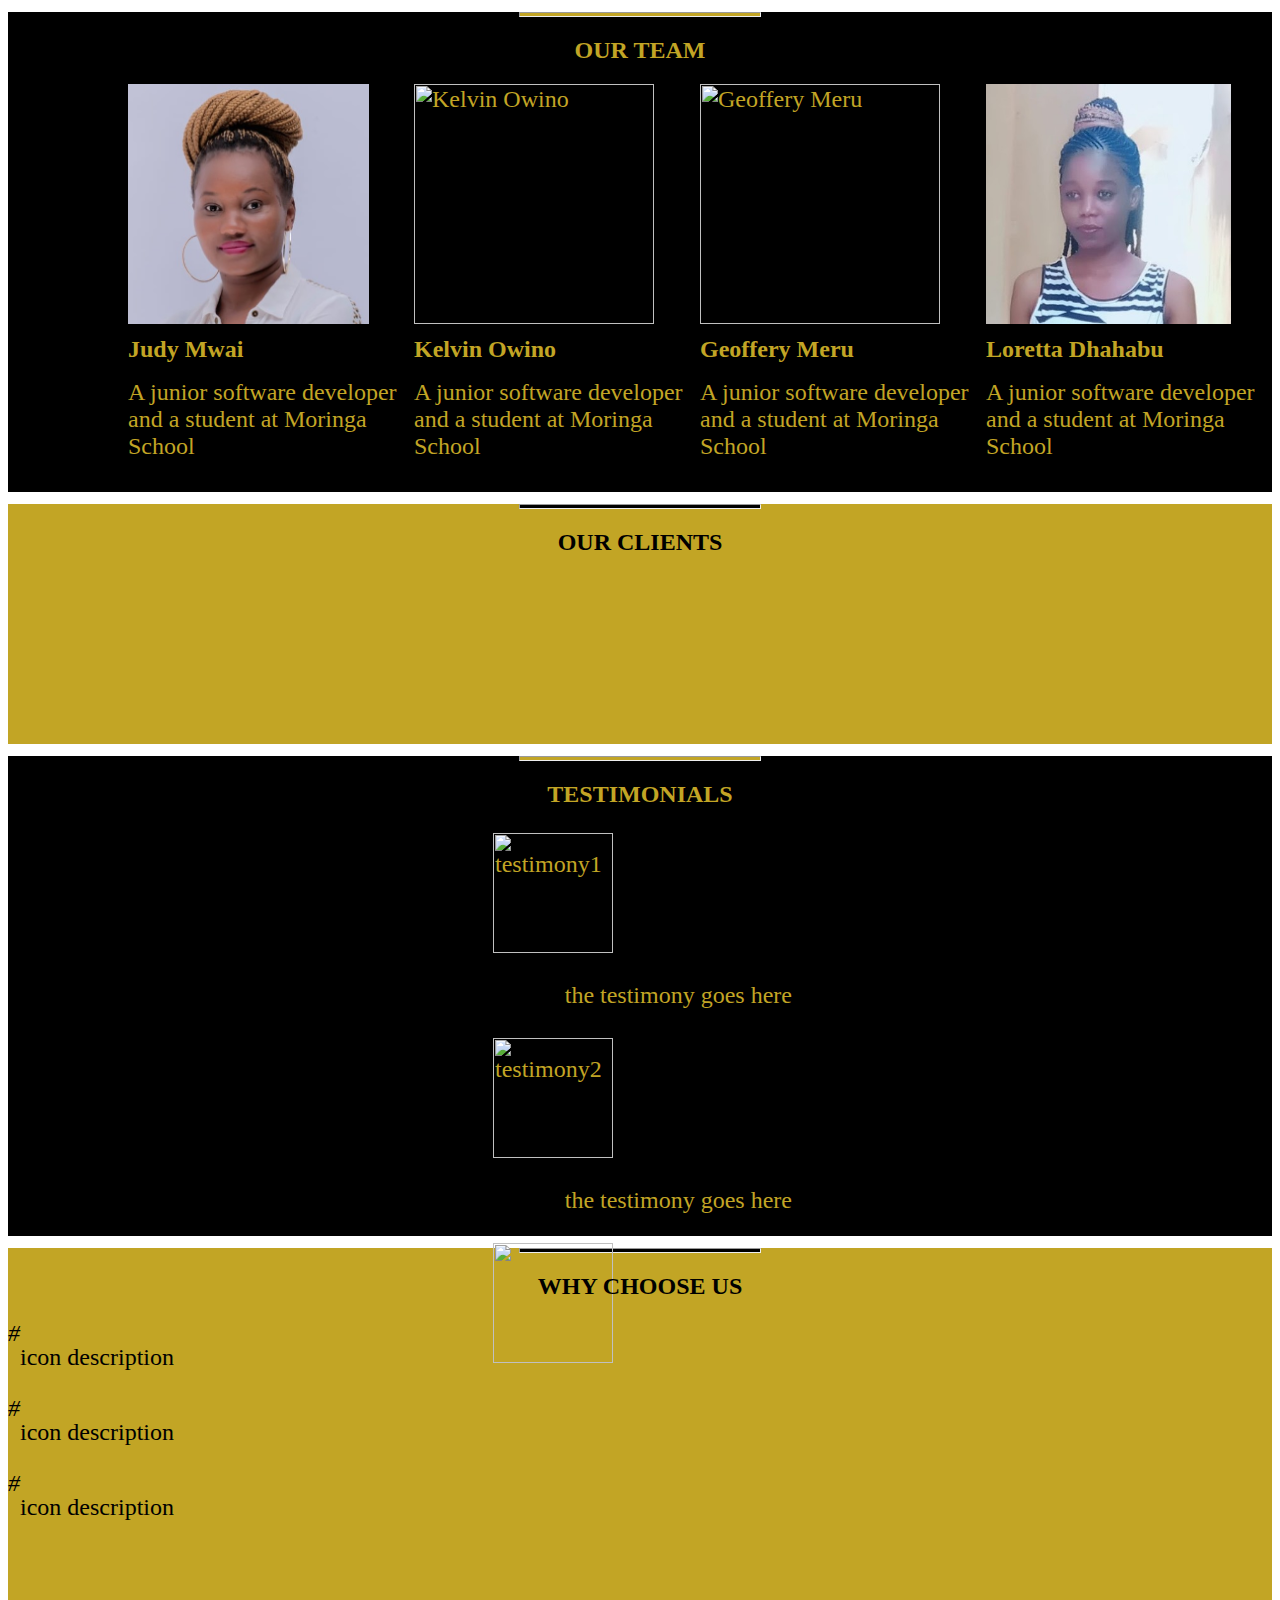
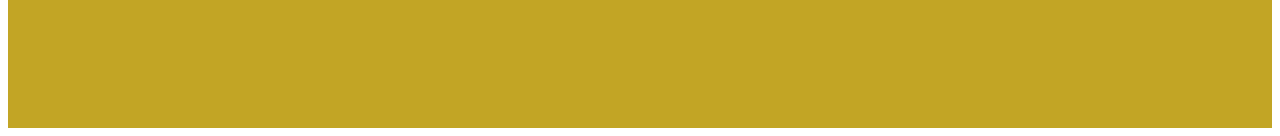
==== aboutUs.html @ 26ee94af "about us page" ====
<html lang="en">
<head>
    <meta charset="UTF-8">
    <meta http-equiv="X-UA-Compatible" content="IE=edge">
    <meta name="viewport" content="width=device-width, initial-scale=1.0">
    <title>About Us</title>
    <link rel="stylesheet" type="text/css" href="/assets/css/aboutUs.css">
</head>
<body>
    <!--Our team section starts-->
    <section class="one">
        <div id="ourTeam">
            <hr id="fisrt">
            <h2 id="team">OUR TEAM</h2>
        </div>
        <div id="teamImages">
            <div class="desc">
            <img src="./assets/aboutUs_images/judy.jpeg" alt="Judy Mwai">
                <h5 id="name">Judy Mwai</h5>
             <p id="par">A junior software developer and a student at Moringa School</p>
            </div>
            <div class="desc">
                <img src="#" alt="Kelvin Owino">
                <h5 id="name">Kelvin Owino</h5>
                <p id="par">A junior software developer and a student at Moringa School</p>
            </div>
            <div class="desc">
                <img src="#" alt="Geoffery Meru">
                <h5 id="name">Geoffery Meru</h5>
                <p id="par">A junior software developer and a student at Moringa School</p>
            </div>
            <div class="desc">
                <img src="./assets/aboutUs_images/dhahabu.jpg" alt="Loretta Dhahabu">
                <h5 id="name">Loretta Dhahabu</h5>
                <p id="par">A junior software developer and a student at Moringa School</p>
            </div>
        </div>
    </section>
    <!--our clients section starts-->
    <section class="two">
        <hr id="second">
        <h2 id="client">OUR CLIENTS</h2>
    </section>
    <!--Testimonial section starts here-->
    <section class="three">
        <hr id="third">
        <h2 id="testimony">TESTIMONIALS</h2>
      <div>
          <img src="#" alt="testimony1" id="testify">
          <p id="test">the testimony goes here</p>
      </div>  
      <div>
        <img src="#" alt="testimony2" id="testify">
        <p id="test">the testimony goes here</p>
    </div>  
    <div>
        <img src="#" alt="testimony3" id="testify">
        <p id="test">the testimony goes here</p>
    </div>  
    </section>
    <!--why choose us section starts-->
    <section class="four">
        <hr id="fourth">
        <h2 id="why">WHY CHOOSE US</h2>
        <div class="icons">
            <i>#</i>
            <p>icon description</p>
        </div>
        <div class="icons">
            <i>#</i>
            <p>icon description</p>
        </div>
        <div class="icons">
            <i>#</i>
            <p>icon description</p>
        </div>
    </section>
    
</body>
</html>
---- assets/css/aboutUs.css ----
*{
font-size: 24px;
}
.one{
    height: 20em;
    width: 100%;
    color: #c2a525;
    background-color: #000;
}
.two{
    height: 10em;
    width: 100%;
    color: #000;
    background-color: #c2a525;
}
.three{
    height: 20em;
    width: 100%;
    color: #c2a525;
    background-color: #000;
}
.four{
    height: 20em;
    width: 100%;
    color: #000;
    background-color: #c2a525;
}
#fisrt{
    width: 10em;
    height: 3;
    background-color: #c2a525;
}
#second{
    width: 10em;
    height: 3;
    background-color: #000;
}
#third{
    width: 10em;
    height: 3;
    background-color: #c2a525;
}
#fourth{
    width: 10em;
    height: 3;
    background-color: #000;
}
#team{
    color: #c2a525;
    text-align: center;
}
#client{
    color: #000;
    text-align: center;
}
#testimony{
    color: #c2a525;
    text-align: center;
}
#why{
    color: #000;
    text-align: center;
}
#teamImages{
    display: flex;
    margin-left: 5em;
}
.desc > img{
    height: 10em;
}
#name{
    text-align: left;
    margin-top: 0.5em;
}
#par{
    text-align: left;
    margin-top: -1em;
}
#test{
    float: right;
    margin-right: 20em;
}
#testify{
    height: 5em;
    padding: 5;
    margin-left: 20em;
}
.icons{
    display: flex;
}
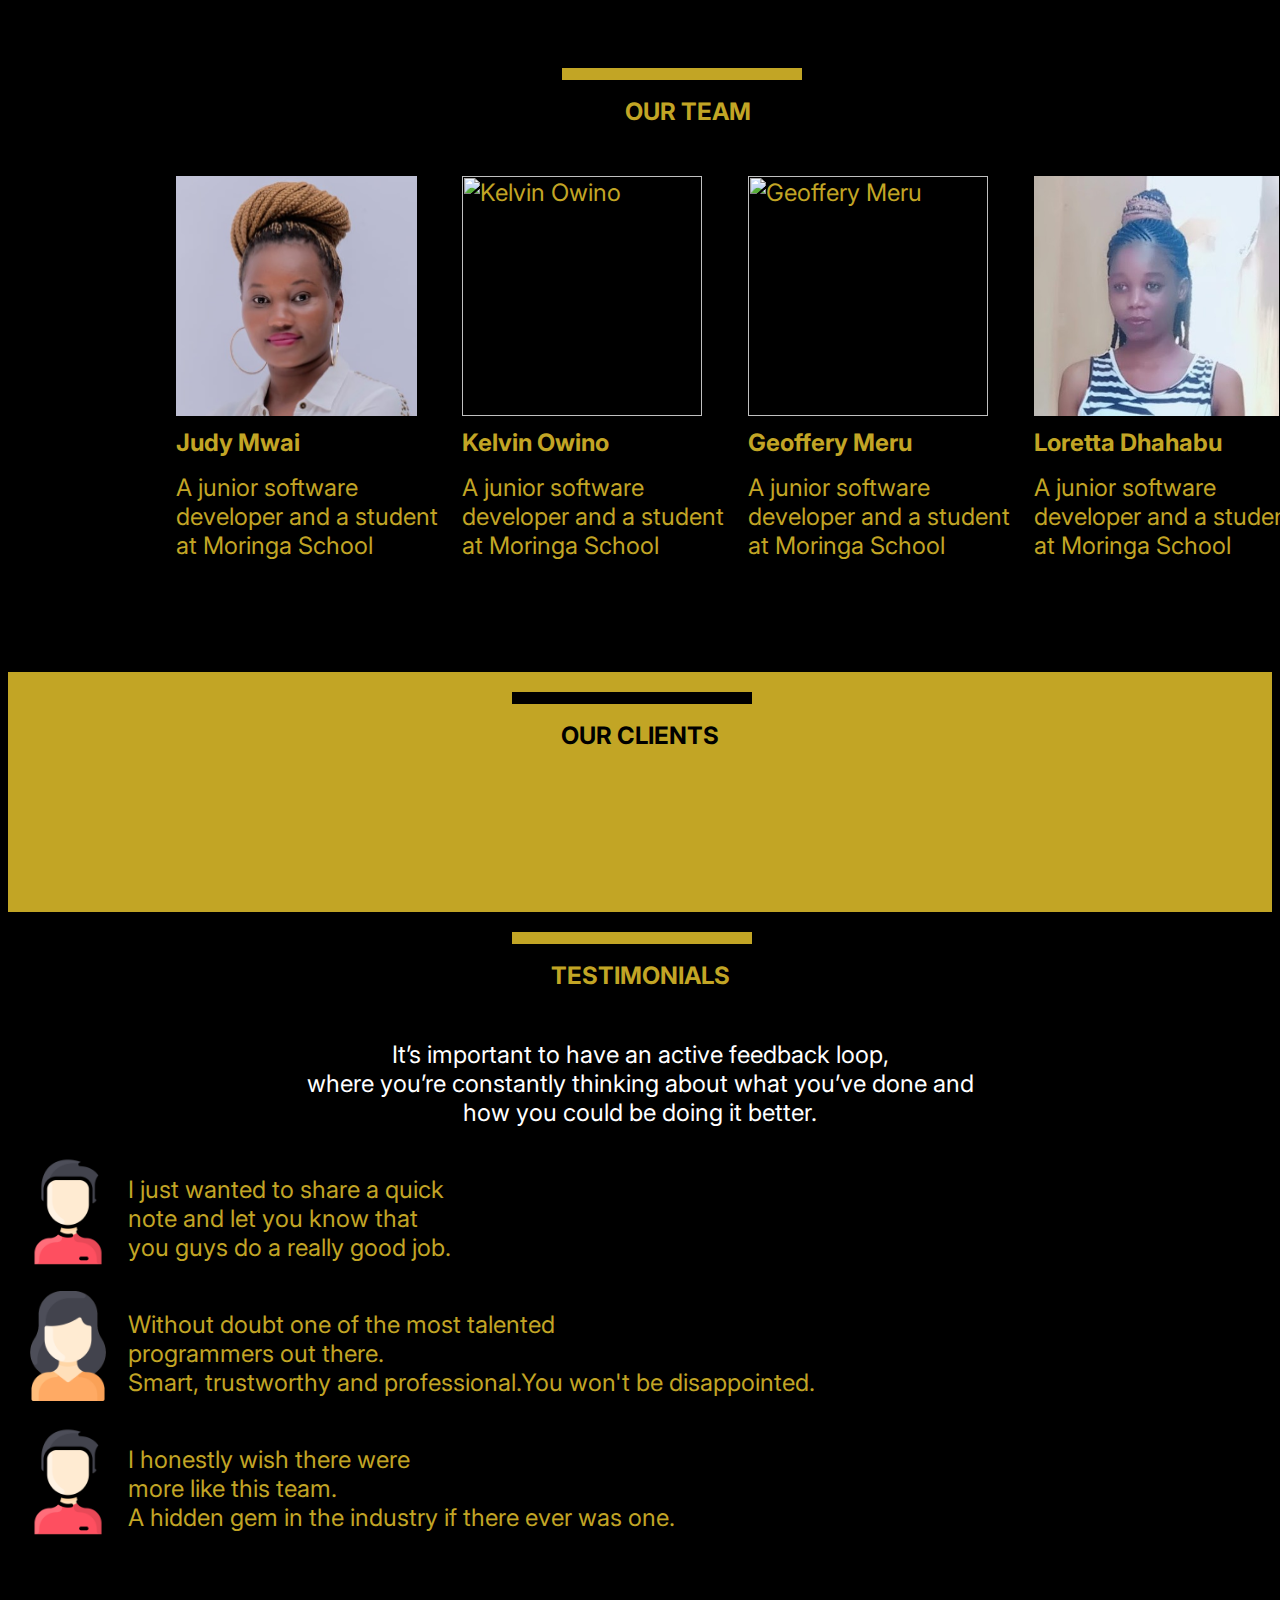
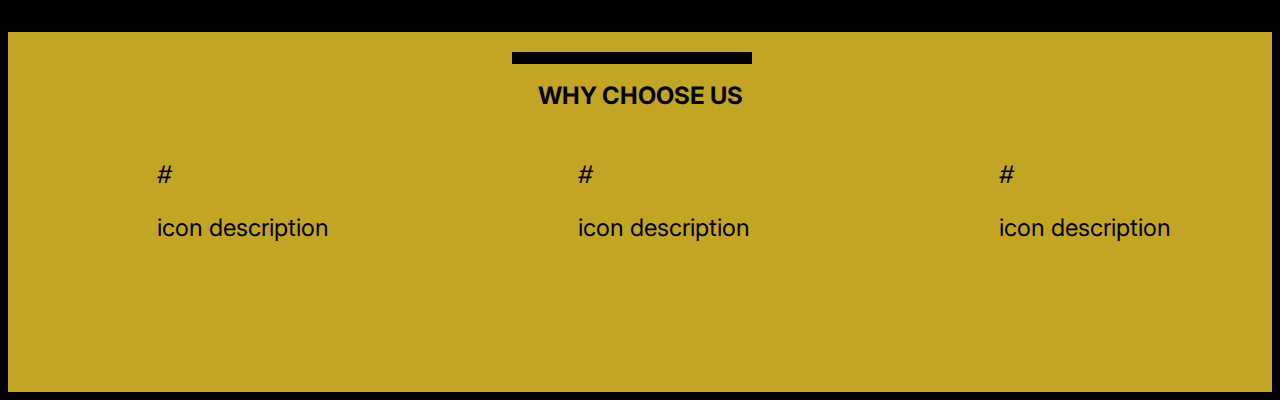
==== commit e6c4d8cb: "add changes to about us styling" ====
--- a/aboutUs.html
+++ b/aboutUs.html
@@ -5,12 +5,14 @@
     <meta name="viewport" content="width=device-width, initial-scale=1.0">
     <title>About Us</title>
     <link rel="stylesheet" type="text/css" href="/assets/css/aboutUs.css">
+    <link rel="preconnect" href="https://fonts.googleapis.com">
+<link rel="preconnect" href="https://fonts.gstatic.com" crossorigin>
+<link href="https://fonts.googleapis.com/css2?family=Inter:wght@100&display=swap" rel="stylesheet">
 </head>
 <body>
     <!--Our team section starts-->
     <section class="one">
-        <div id="ourTeam">
-            <hr id="fisrt">
+        <div id="ourTeam"><br>
             <h2 id="team">OUR TEAM</h2>
         </div>
         <div id="teamImages">
@@ -38,30 +40,34 @@
     </section>
     <!--our clients section starts-->
     <section class="two">
-        <hr id="second">
+        <div id="ourClients"><br>
         <h2 id="client">OUR CLIENTS</h2>
+        </div>
     </section>
     <!--Testimonial section starts here-->
     <section class="three">
-        <hr id="third">
+        <div id="testimonies"><br>
         <h2 id="testimony">TESTIMONIALS</h2>
-      <div>
-          <img src="#" alt="testimony1" id="testify">
-          <p id="test">the testimony goes here</p>
+        <p id="testPar">It’s important to have an active feedback loop,<br> where you’re constantly thinking about what you’ve done and <br> how you could be doing it better.</p>
+      <div class="img1">
+          <img src="/assets/aboutUs_images/man.png" alt="testimony1" id="testify">
+          <p id="test">I just wanted to share a quick <br> note and let you know that <br> you guys do a really good job.</p>
       </div>  
-      <div>
-        <img src="#" alt="testimony2" id="testify">
-        <p id="test">the testimony goes here</p>
+      <div class="img2">
+        <img src="/assets/aboutUs_images/woman.png" alt="testimony2" id="testify">
+        <p id="test">Without doubt one of the most talented <br> programmers out there. <br> Smart, trustworthy and professional.You won't be disappointed. </p>
     </div>  
-    <div>
-        <img src="#" alt="testimony3" id="testify">
-        <p id="test">the testimony goes here</p>
+    <div class="img3">
+        <img src="/assets/aboutUs_images/man.png" alt="testimony3" id="testify">
+        <p id="test">I honestly wish there were <br> more like this team. <br> A hidden gem in the industry if there ever was one.</p>
     </div>  
+        </div>
     </section>
     <!--why choose us section starts-->
     <section class="four">
-        <hr id="fourth">
+        <div id="us"><br>
         <h2 id="why">WHY CHOOSE US</h2>
+        <div class="allIcons">
         <div class="icons">
             <i>#</i>
             <p>icon description</p>
@@ -74,6 +80,8 @@
             <i>#</i>
             <p>icon description</p>
         </div>
+    </div>
+        </div>
     </section>
     
 </body>
--- a/assets/css/aboutUs.css
+++ b/assets/css/aboutUs.css
@@ -1,65 +1,47 @@
 *{
+    padding: 0;
 font-size: 24px;
+box-sizing: border-box;
+font-family: 'Inter',sans-serif;
 }
+body{
+    background-color: #000;
+}
+
+/*Our Team section styling*/
 .one{
-    height: 20em;
+    height: 24em;
     width: 100%;
     color: #c2a525;
     background-color: #000;
-}
-.two{
-    height: 10em;
-    width: 100%;
-    color: #000;
-    background-color: #c2a525;
-}
-.three{
-    height: 20em;
-    width: 100%;
-    color: #c2a525;
-    background-color: #000;
-}
-.four{
-    height: 20em;
-    width: 100%;
-    color: #000;
-    background-color: #c2a525;
+    margin: 2em;
+
 }
 #fisrt{
     width: 10em;
     height: 3;
     background-color: #c2a525;
 }
-#second{
-    width: 10em;
-    height: 3;
-    background-color: #000;
-}
-#third{
-    width: 10em;
-    height: 3;
-    background-color: #c2a525;
-}
-#fourth{
-    width: 10em;
-    height: 3;
-    background-color: #000;
-}
 #team{
     color: #c2a525;
     text-align: center;
+    margin-bottom: 50;
 }
-#client{
-    color: #000;
-    text-align: center;
+#ourTeam{
+    width: 100%;
+    display: flex;
+   justify-content: center;
+   flex-direction: column;
+   position: relative;
 }
-#testimony{
-    color: #c2a525;
-    text-align: center;
-}
-#why{
-    color: #000;
-    text-align: center;
+#ourTeam::before{
+    content: "";
+    background-color: #c2a525;
+    width: 10em;
+    height: .5em;
+    position: absolute;
+    left: 40%;
+    top: 20;
 }
 #teamImages{
     display: flex;
@@ -76,15 +58,115 @@
     text-align: left;
     margin-top: -1em;
 }
-#test{
-    float: right;
-    margin-right: 20em;
+/*Our Clients section styling*/
+.two{
+    height: 10em;
+    width: 100%;
+    color: #000;
+    background-color: #c2a525;
 }
+.two > #ourClients::before{
+    content: "";
+    background-color: #000;
+    width: 10em;
+    height: .5em;
+    position: absolute;
+    left: 40%;
+    margin-top: 20;
+}
+#second{
+    width: 10em;
+    height: 3;
+    background-color: #000;
+}
+
+#client{
+    color: #000;
+    text-align: center;
+    margin-bottom: 50;
+
+}
+
+/*Testimonials section styling*/
+.three{
+    height: 30em;
+    width: 100%;
+    color: #c2a525;
+    background-color: #000;
+}
+.three > #testimonies::before{
+    content: "";
+    background-color: #c2a525;
+    width: 10em;
+    height: .5em;
+    position: absolute;
+    left: 40%;
+    margin-top: 20;
+}
+.three > img{
+    display: inline;
+    justify-content: space-between;
+    margin-left: 5em;
+}
+.img1{
+    display: flex;
+}
+.img2{
+    display: flex;
+}
+.img3{
+    display: flex;
+}
+#third{
+    width: 10em;
+    height: 3;
+    background-color: #c2a525;
+}
+#testimony{
+    color: #c2a525;
+    text-align: center;
+    margin-bottom: 50;
+}
+#testPar{
+    text-align: center;
+    justify-content: center;
+    color: white;
+}
+
 #testify{
     height: 5em;
     padding: 5;
-    margin-left: 20em;
+    margin-left: em;
 }
-.icons{
+/*Why choose us section styling*/
+.four{
+    height: 15em;
+    width: 100%;
+    color: #000;
+    background-color: #c2a525;
+}
+.four > #us::before{
+    content: "";
+    background-color: #000;
+    width: 10em;
+    height: .5em;
+    position: absolute;
+    left: 40%;
+    margin-top: 20;
+}
+#fourth{
+    width: 10em;
+    height: 3;
+    background-color: #000;
+}
+#why{
+    color: #000;
+    text-align: center;
+    margin-bottom: 50;
+}
+.allIcons{
     display: flex;
+    width: 100%;
+    justify-content: space-around;
+    margin: 2em 1em;
 }
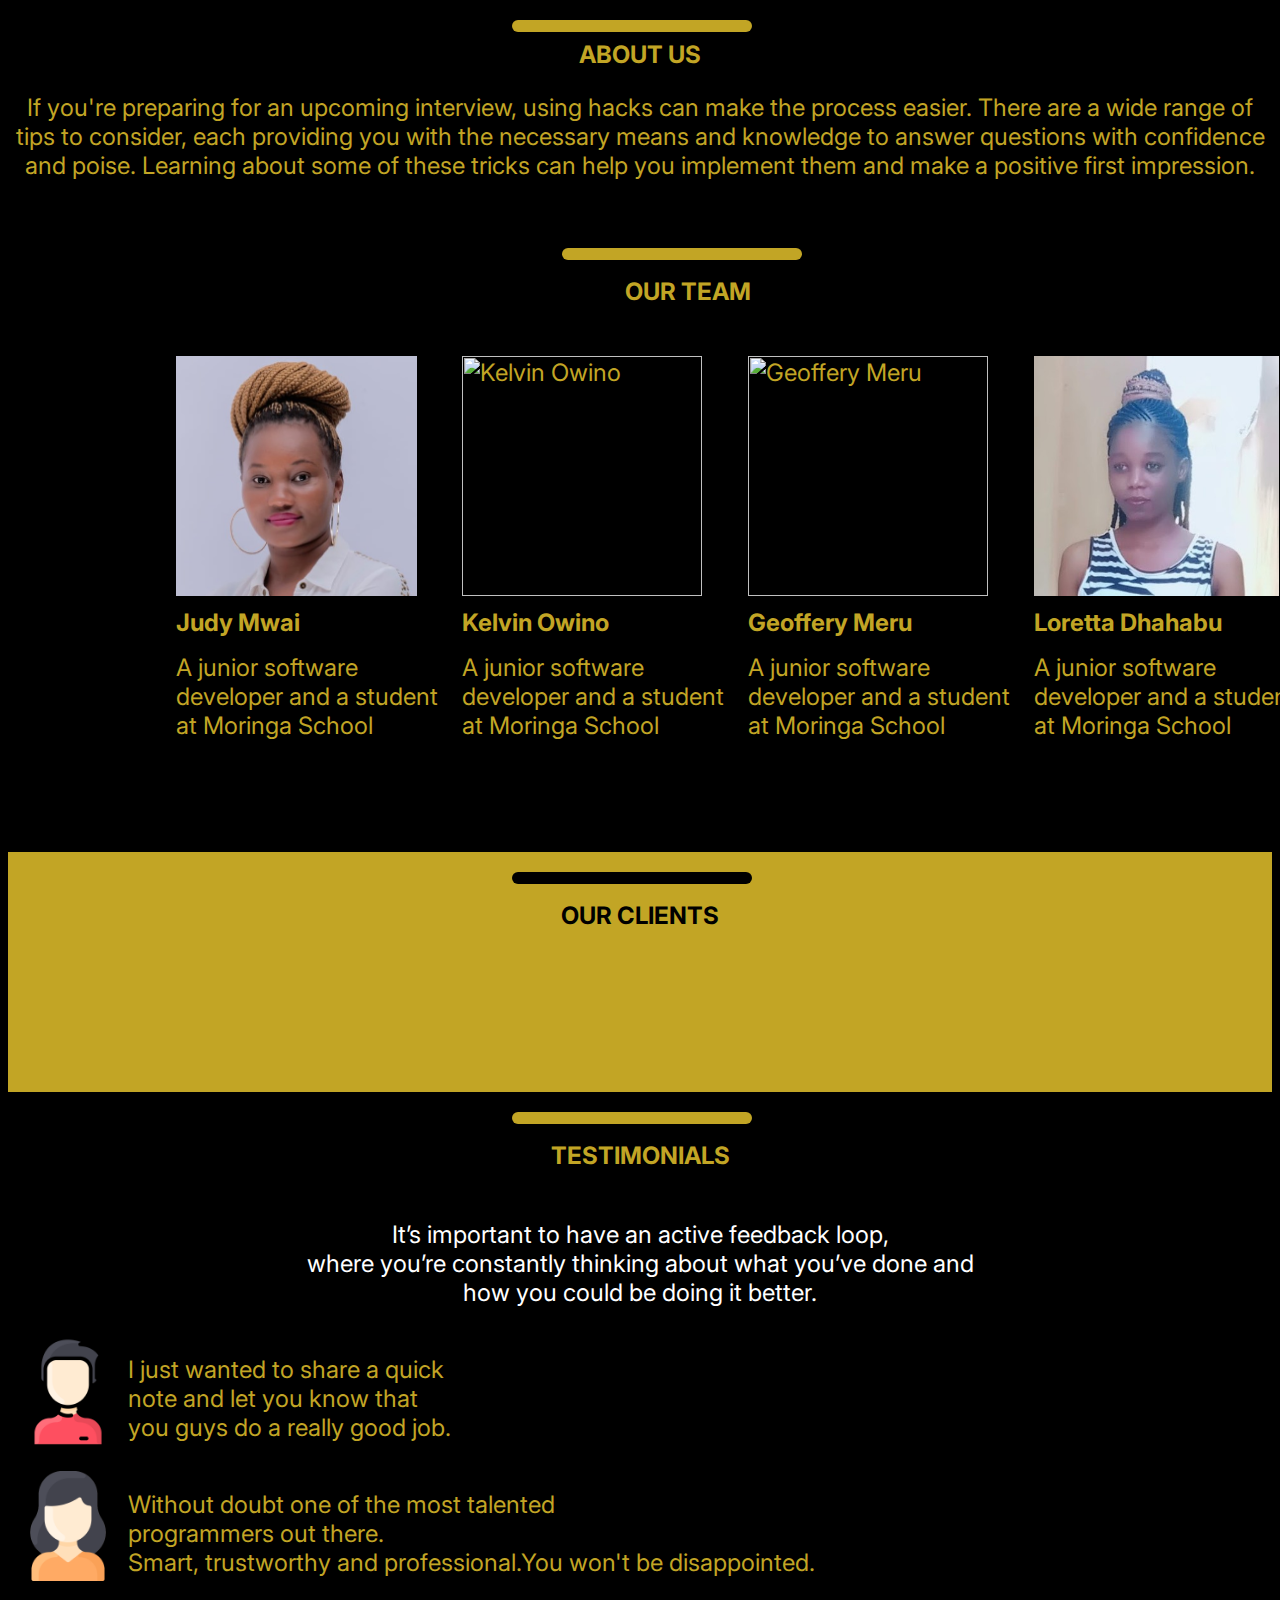
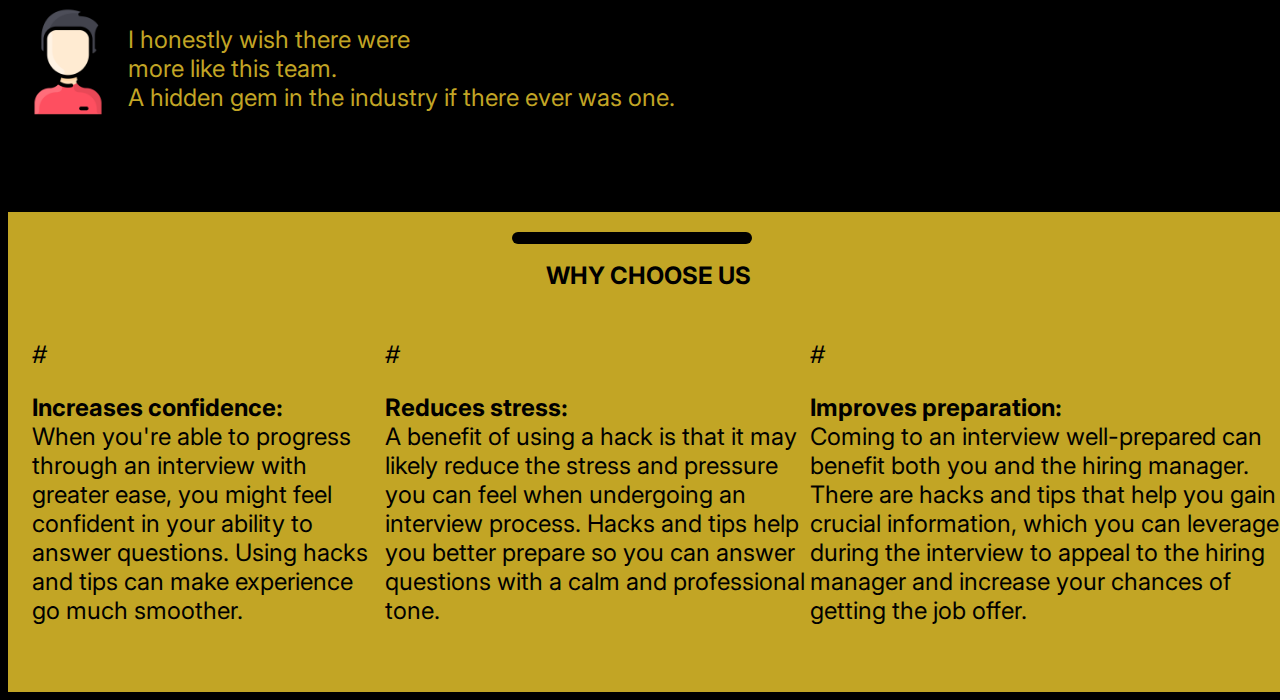
==== commit cc3c343f: "add about us information" ====
--- a/aboutUs.html
+++ b/aboutUs.html
@@ -8,8 +8,15 @@
     <link rel="preconnect" href="https://fonts.googleapis.com">
 <link rel="preconnect" href="https://fonts.gstatic.com" crossorigin>
 <link href="https://fonts.googleapis.com/css2?family=Inter:wght@100&display=swap" rel="stylesheet">
+<link rel="stylesheet" href="path/to/font-awesome/css/font-awesome.min.css">
 </head>
 <body>
+    <section class="abtUs">
+        <div id="abtUs">
+        <h1>ABOUT US</h1>
+        <p>If you're preparing for an upcoming interview, using hacks can make the process easier. There are a wide range of tips to consider, each providing you with the necessary means and knowledge to answer questions with confidence and poise. Learning about some of these tricks can help you implement them and make a positive first impression.</p>
+    </div>
+    </section>
     <!--Our team section starts-->
     <section class="one">
         <div id="ourTeam"><br>
@@ -70,15 +77,16 @@
         <div class="allIcons">
         <div class="icons">
             <i>#</i>
-            <p>icon description</p>
+            <p> <strong>Increases confidence:</strong> <br> When you're able to progress through an interview with greater ease, you might feel confident in your ability to answer questions. Using hacks and tips can make experience go much smoother.</p>
         </div>
         <div class="icons">
             <i>#</i>
-            <p>icon description</p>
+            <p> <strong>Reduces stress:</strong> <br> A benefit of using a hack is that it may likely reduce the stress and pressure you can feel when undergoing an interview process. Hacks and tips help you better prepare so you can answer questions with a calm and professional tone.</p>
         </div>
         <div class="icons">
             <i>#</i>
-            <p>icon description</p>
+            <p><strong>Improves preparation:</strong> <br> Coming to an interview well-prepared can benefit both you and the hiring manager. There are hacks and tips that help you gain crucial information, which you can leverage during the interview to appeal to the hiring manager and increase your chances of getting the job offer.
+            </p>
         </div>
     </div>
         </div>
--- a/assets/css/aboutUs.css
+++ b/assets/css/aboutUs.css
@@ -7,6 +7,24 @@
 body{
     background-color: #000;
 }
+.abtUs{
+    color: #c2a525;
+    text-align: center;
+}
+#abtUs::before{
+    content: "";
+    background-color: #c2a525;
+    width: 10em;
+    height: .5em;
+    position: absolute;
+    left: 40%;
+    top: 20;
+    border-radius: 3em;
+}
+#abtUs > h1{
+    margin-top: 40;
+}
+
 
 /*Our Team section styling*/
 .one{
@@ -42,6 +60,7 @@
     position: absolute;
     left: 40%;
     top: 20;
+    border-radius: 3em;
 }
 #teamImages{
     display: flex;
@@ -73,6 +92,7 @@
     position: absolute;
     left: 40%;
     margin-top: 20;
+    border-radius: 3em;
 }
 #second{
     width: 10em;
@@ -102,6 +122,7 @@
     position: absolute;
     left: 40%;
     margin-top: 20;
+    border-radius: 3em;
 }
 .three > img{
     display: inline;
@@ -140,8 +161,8 @@
 }
 /*Why choose us section styling*/
 .four{
-    height: 15em;
-    width: 100%;
+    height: 20em;
+    width: 100vw;
     color: #000;
     background-color: #c2a525;
 }
@@ -153,6 +174,7 @@
     position: absolute;
     left: 40%;
     margin-top: 20;
+    border-radius: 3em;
 }
 #fourth{
     width: 10em;
@@ -167,6 +189,6 @@
 .allIcons{
     display: flex;
     width: 100%;
-    justify-content: space-around;
+    justify-content: space-between;
     margin: 2em 1em;
 }
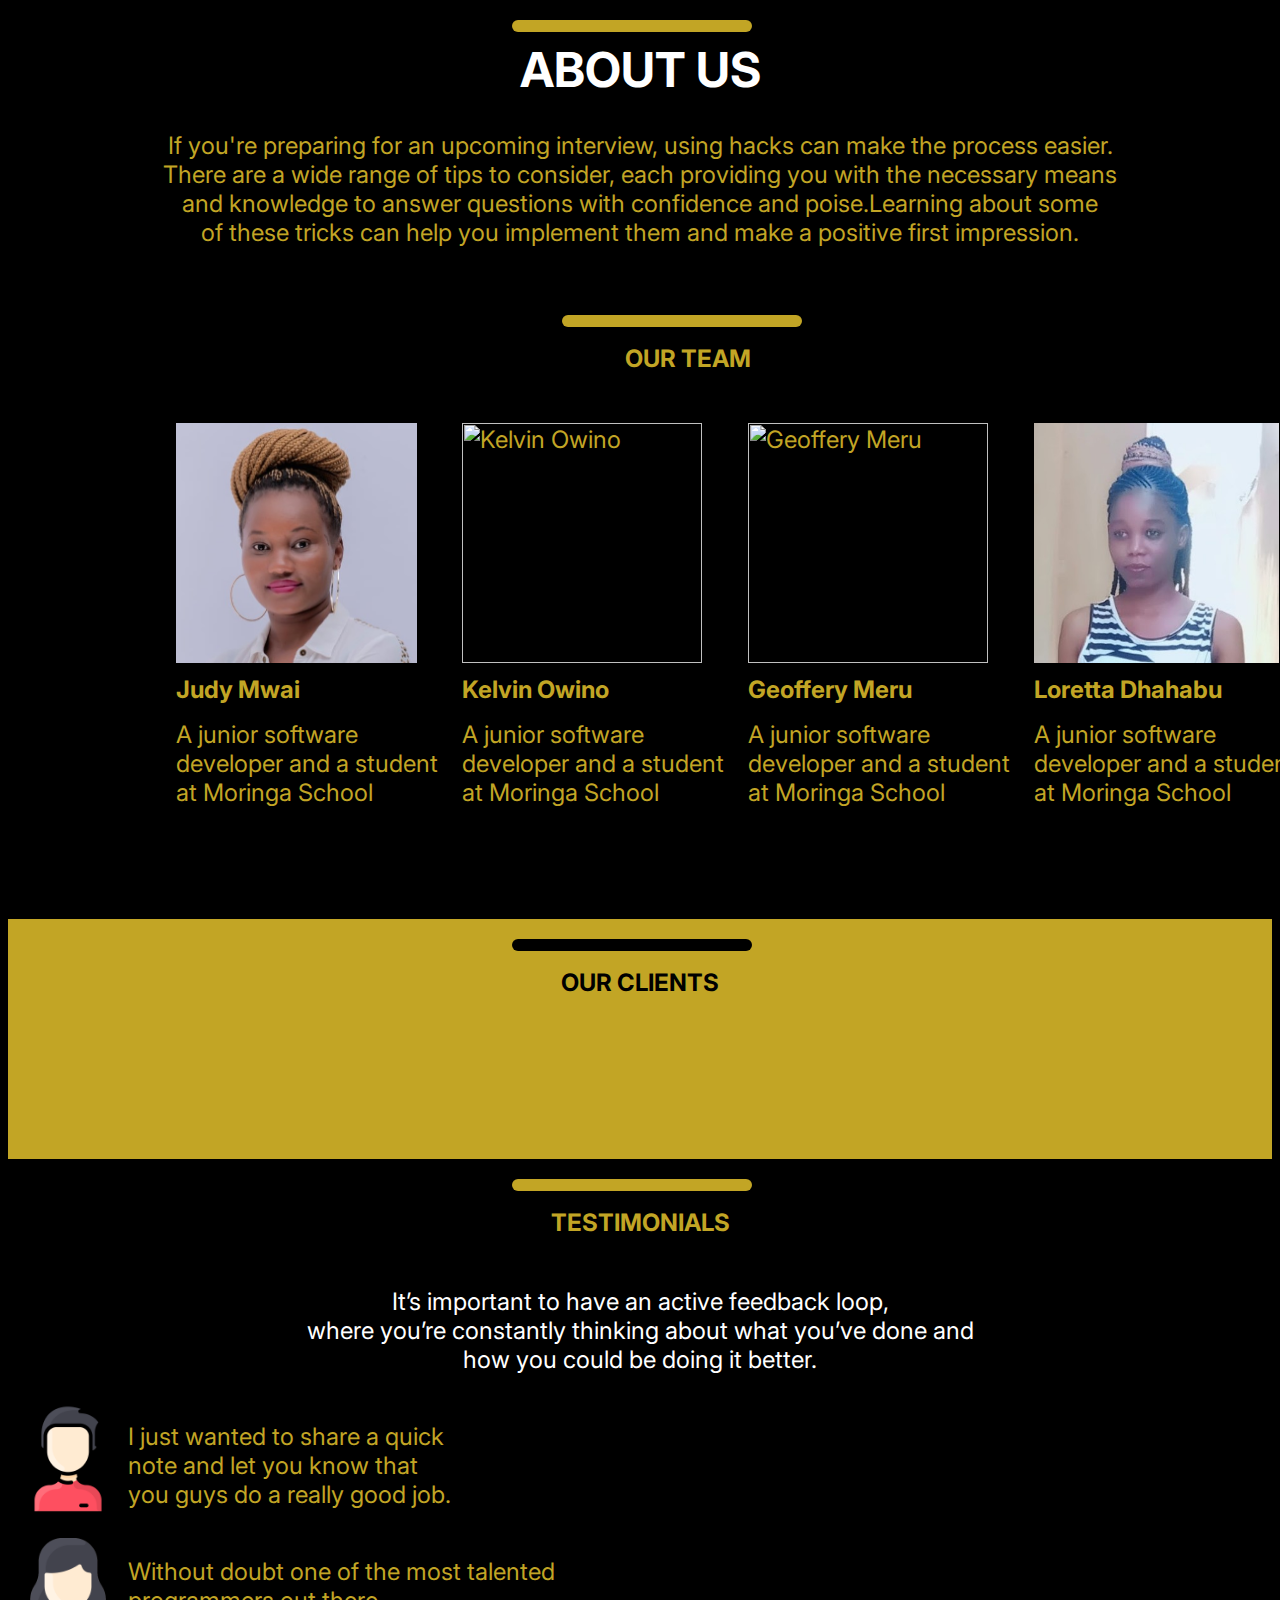
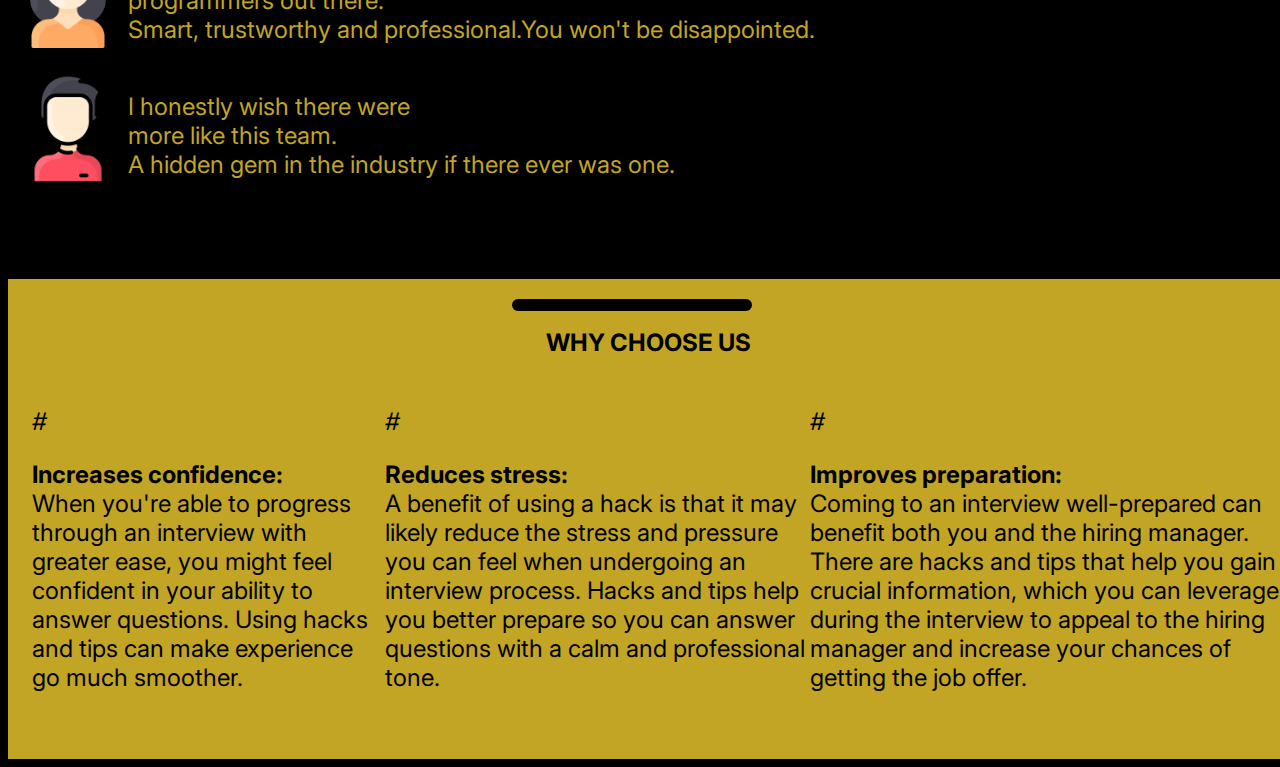
==== commit b1e9b230: "style h1" ====
--- a/aboutUs.html
+++ b/aboutUs.html
@@ -14,7 +14,7 @@
     <section class="abtUs">
         <div id="abtUs">
         <h1>ABOUT US</h1>
-        <p>If you're preparing for an upcoming interview, using hacks can make the process easier. There are a wide range of tips to consider, each providing you with the necessary means and knowledge to answer questions with confidence and poise. Learning about some of these tricks can help you implement them and make a positive first impression.</p>
+        <p>If you're preparing for an upcoming interview, using hacks can make the process easier. <br> There are a wide range of tips to consider, each providing you with the necessary means <br>and knowledge to answer questions with confidence and poise.Learning about some <br>of these tricks can help you implement them and make a positive first impression.</p>
     </div>
     </section>
     <!--Our team section starts-->
--- a/assets/css/aboutUs.css
+++ b/assets/css/aboutUs.css
@@ -23,6 +23,8 @@
 }
 #abtUs > h1{
     margin-top: 40;
+    font-size: 2em;
+    color: white;
 }
 
 
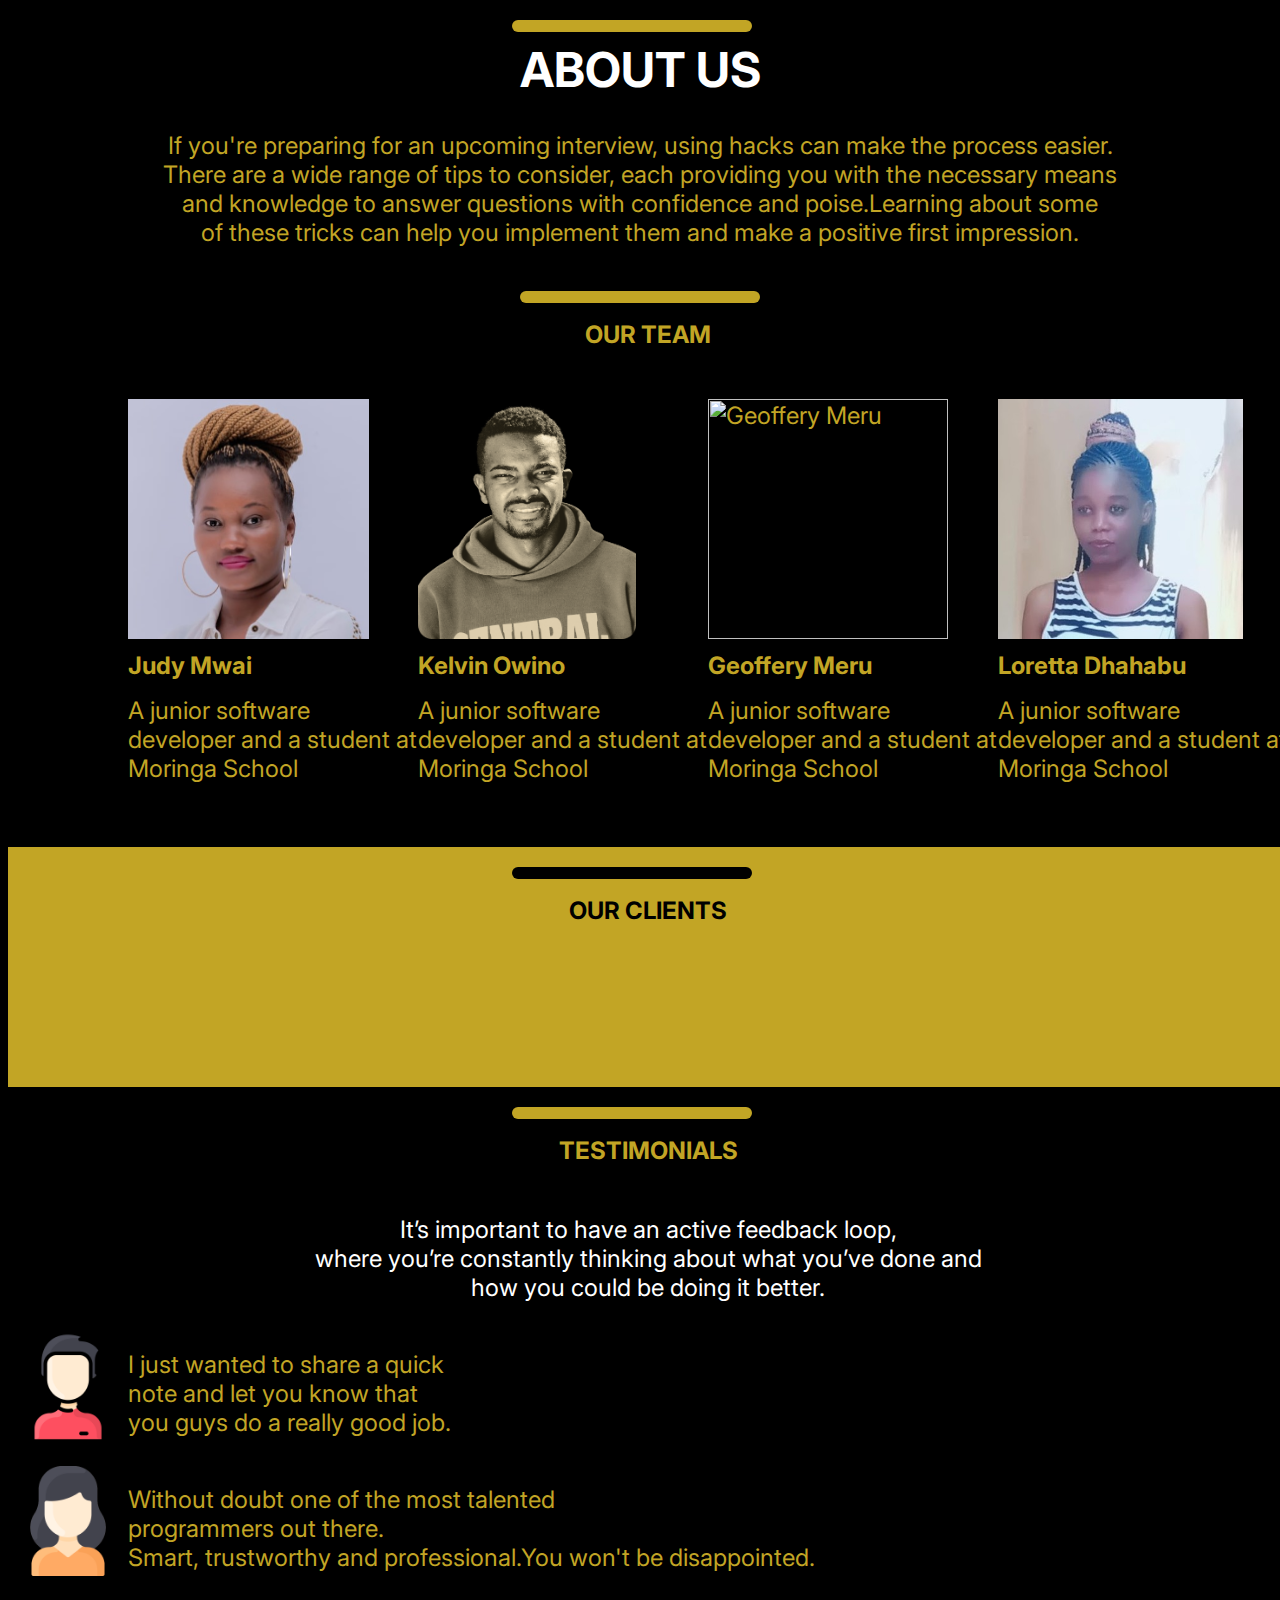
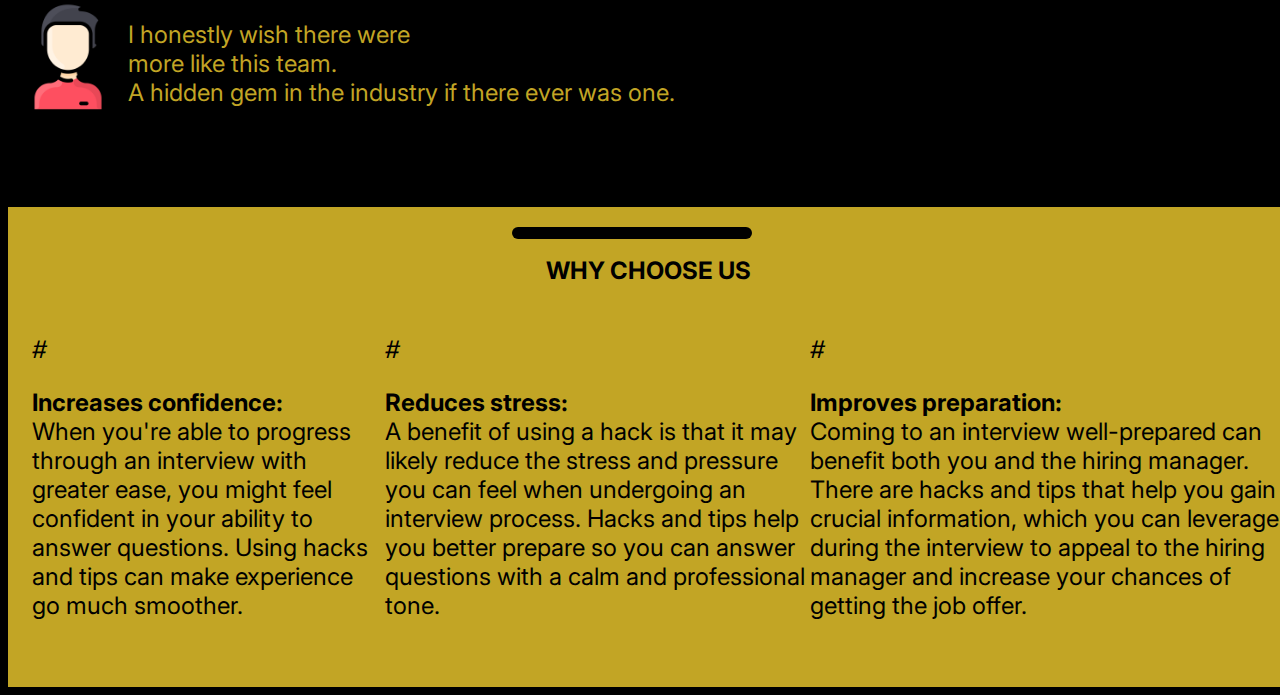
==== commit 039db0a2: "add image" ====
--- a/aboutUs.html
+++ b/aboutUs.html
@@ -29,7 +29,7 @@
              <p id="par">A junior software developer and a student at Moringa School</p>
             </div>
             <div class="desc">
-                <img src="#" alt="Kelvin Owino">
+                <img src="/assets/aboutUs_images/kevo.png" alt="Kelvin Owino">
                 <h5 id="name">Kelvin Owino</h5>
                 <p id="par">A junior software developer and a student at Moringa School</p>
             </div>
--- a/assets/css/aboutUs.css
+++ b/assets/css/aboutUs.css
@@ -1,8 +1,8 @@
 *{
     padding: 0;
-font-size: 24px;
-box-sizing: border-box;
-font-family: 'Inter',sans-serif;
+    font-size: 24px;
+    box-sizing: border-box;
+    font-family: 'Inter',sans-serif;
 }
 body{
     background-color: #000;
@@ -31,10 +31,9 @@
 /*Our Team section styling*/
 .one{
     height: 24em;
-    width: 100%;
+    width: 100vw;
     color: #c2a525;
     background-color: #000;
-    margin: 2em;
 
 }
 #fisrt{
@@ -82,7 +81,7 @@
 /*Our Clients section styling*/
 .two{
     height: 10em;
-    width: 100%;
+    width: 100vw;
     color: #000;
     background-color: #c2a525;
 }
@@ -112,7 +111,7 @@
 /*Testimonials section styling*/
 .three{
     height: 30em;
-    width: 100%;
+    width: 100vw;
     color: #c2a525;
     background-color: #000;
 }
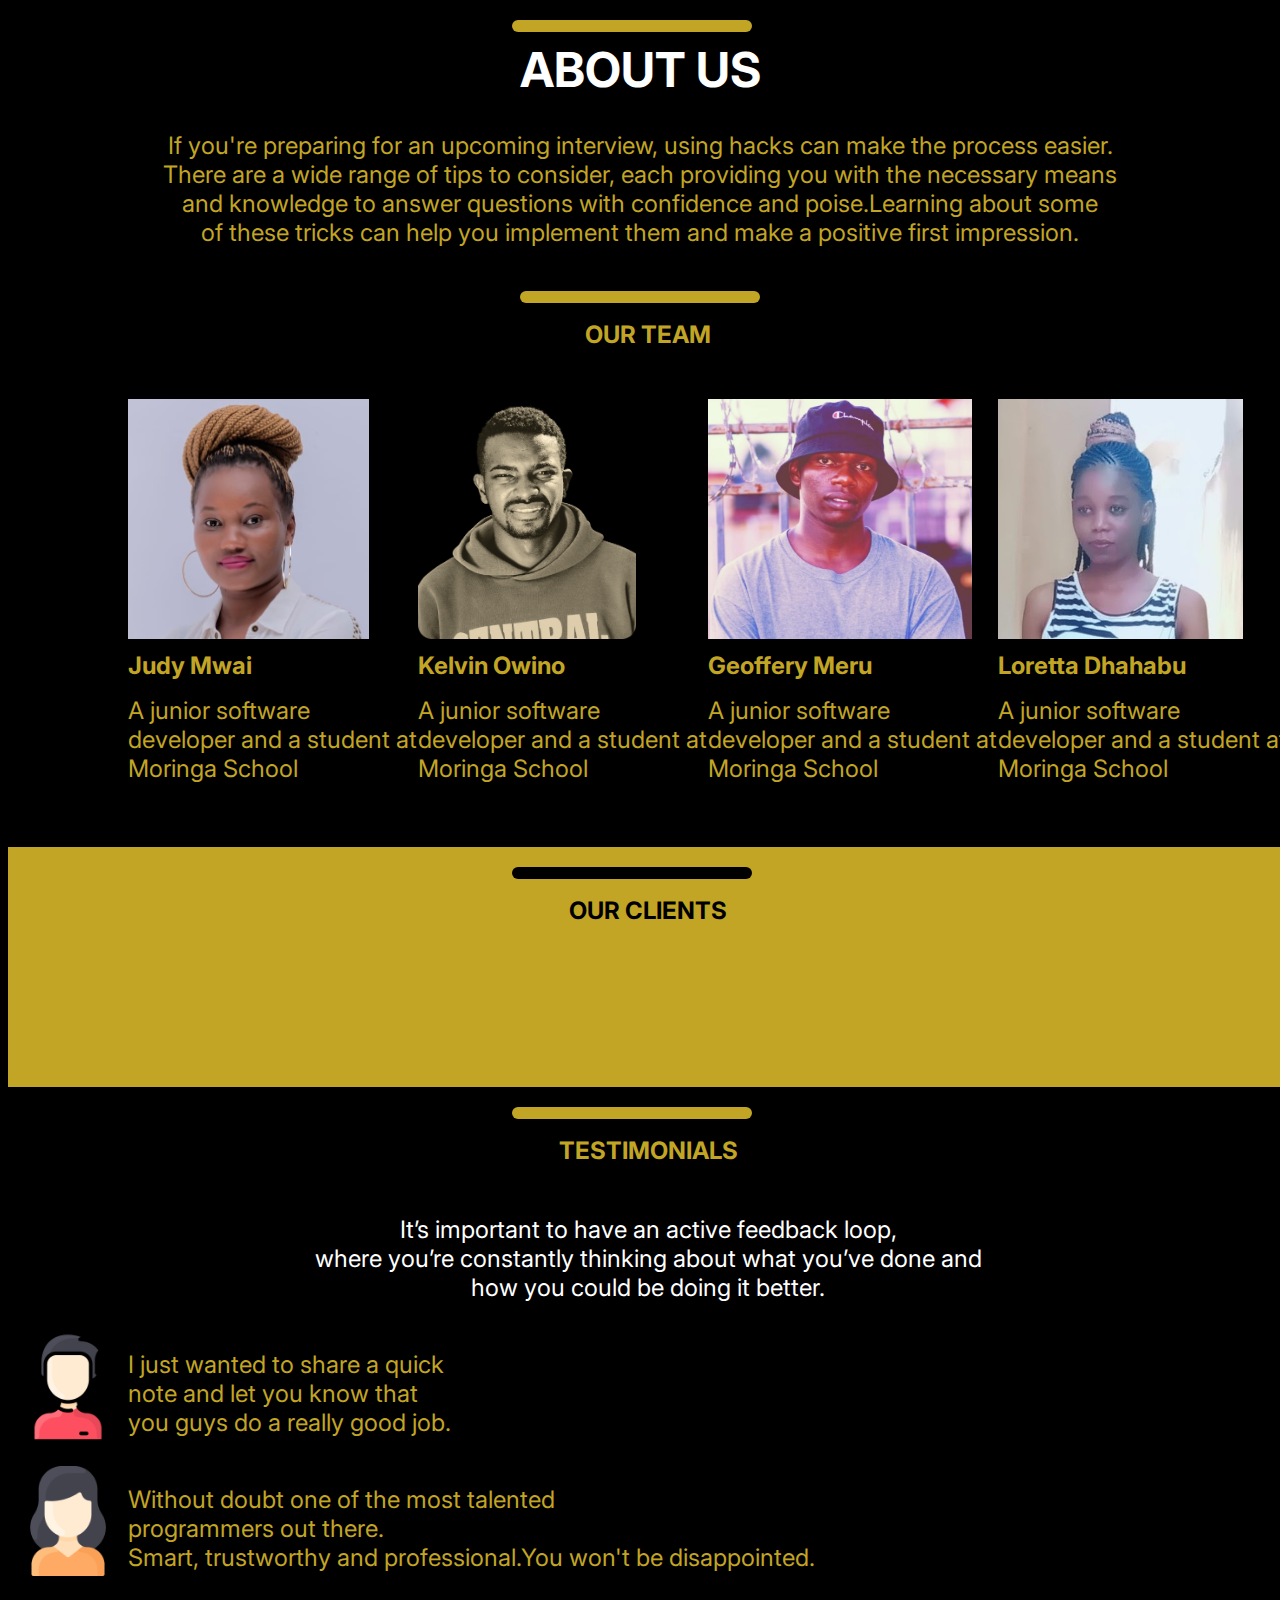
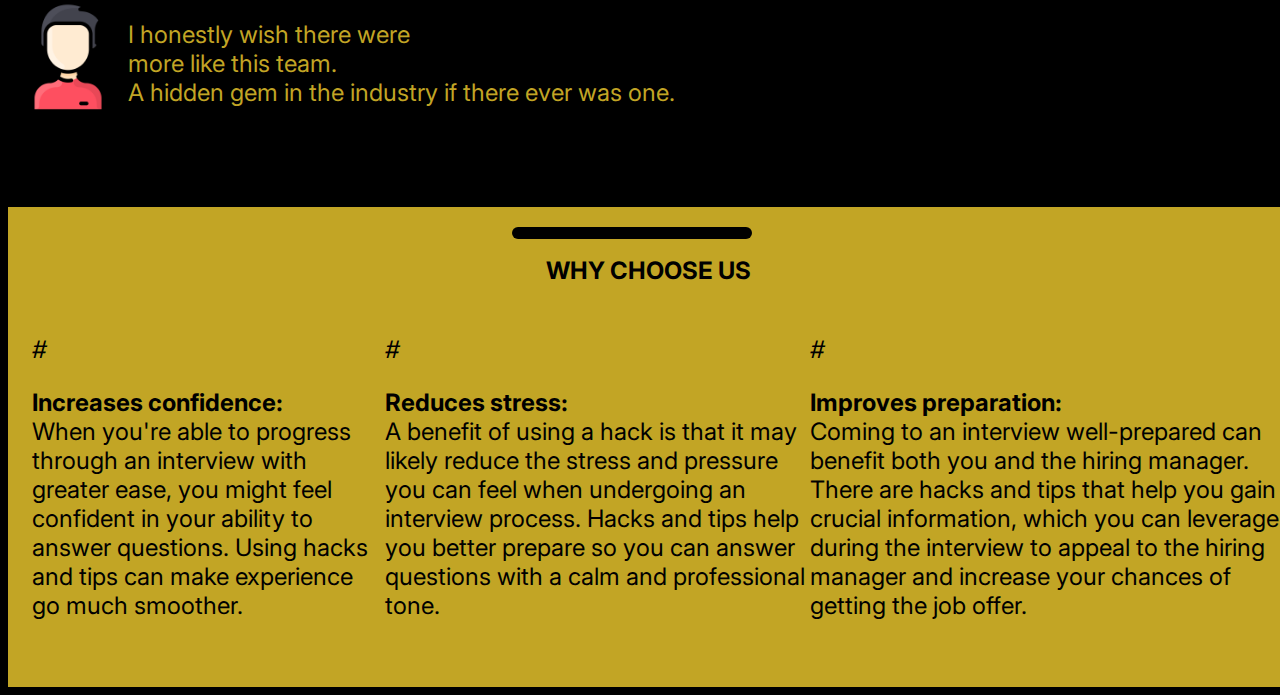
==== commit e762cf09: "add image" ====
--- a/aboutUs.html
+++ b/aboutUs.html
@@ -34,7 +34,7 @@
                 <p id="par">A junior software developer and a student at Moringa School</p>
             </div>
             <div class="desc">
-                <img src="#" alt="Geoffery Meru">
+                <img src="/assets/aboutUs_images/geoffery.jpeg" alt="Geoffery Meru">
                 <h5 id="name">Geoffery Meru</h5>
                 <p id="par">A junior software developer and a student at Moringa School</p>
             </div>
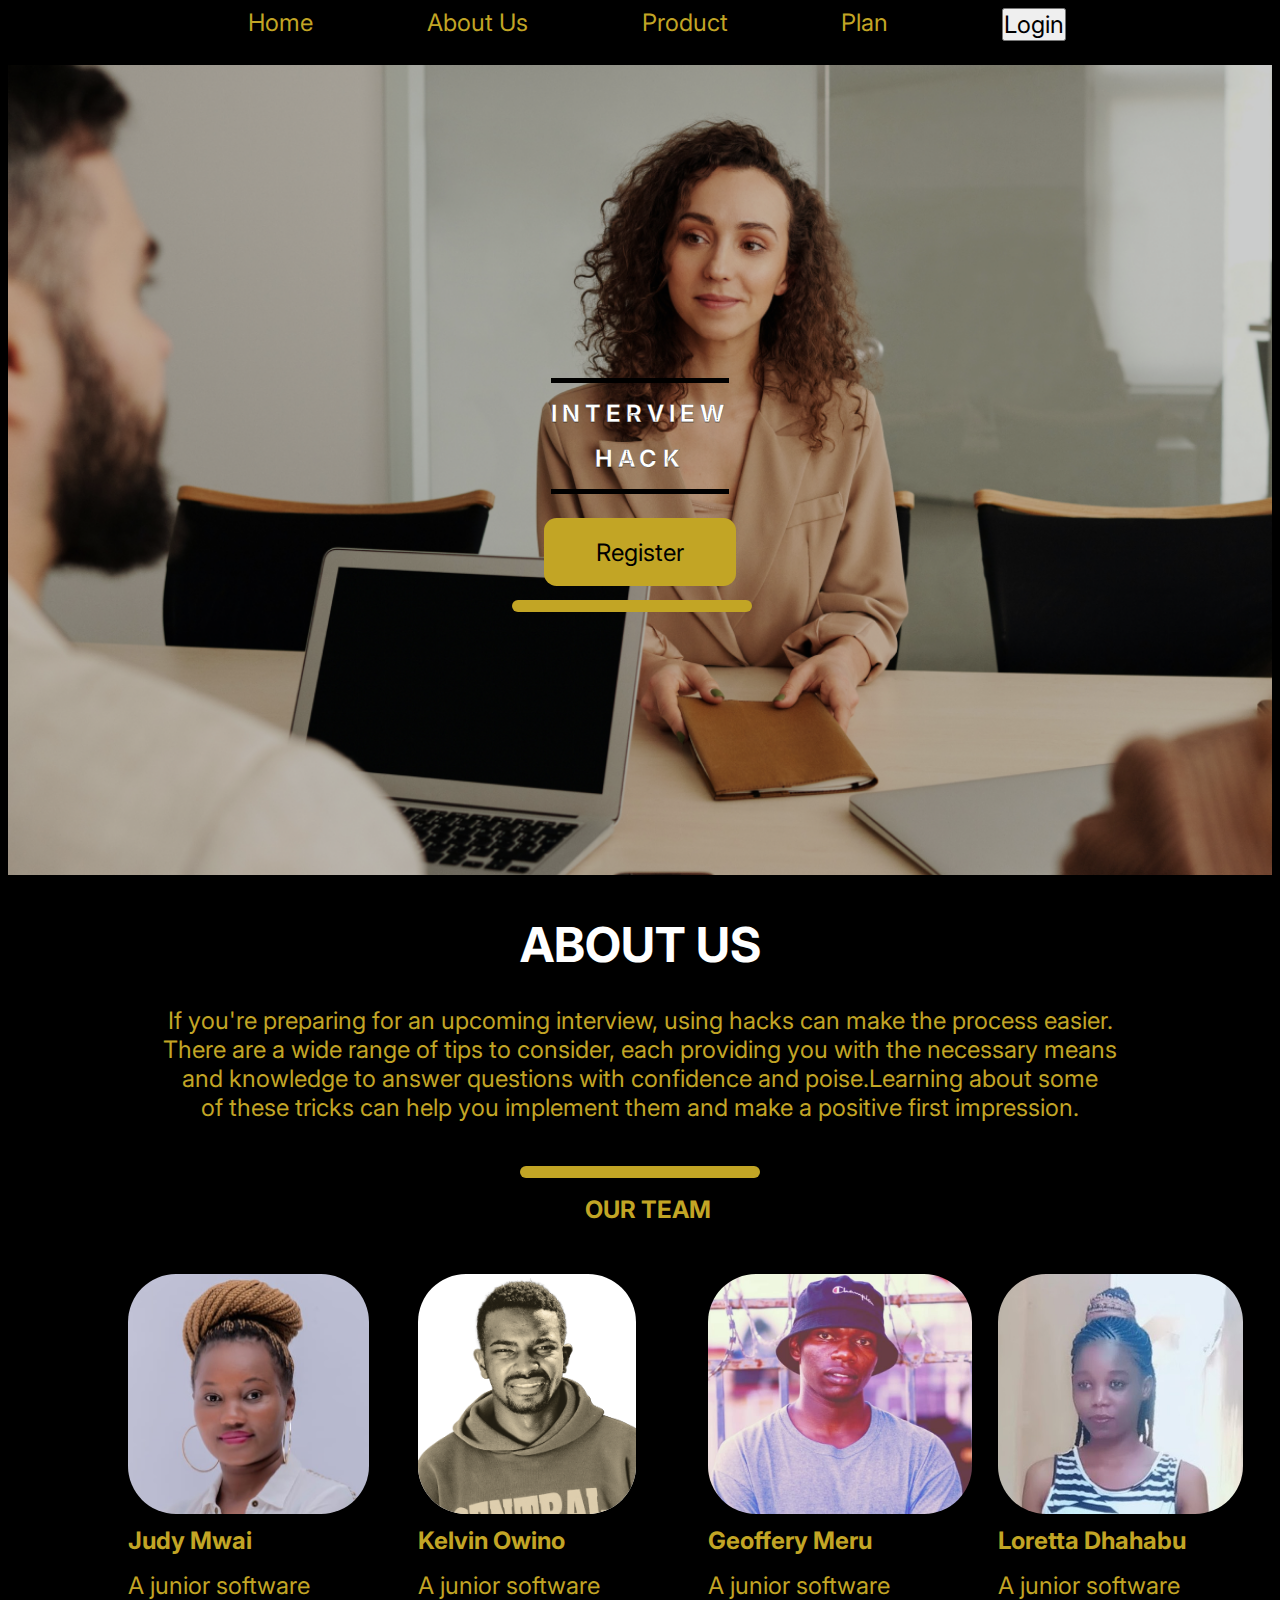
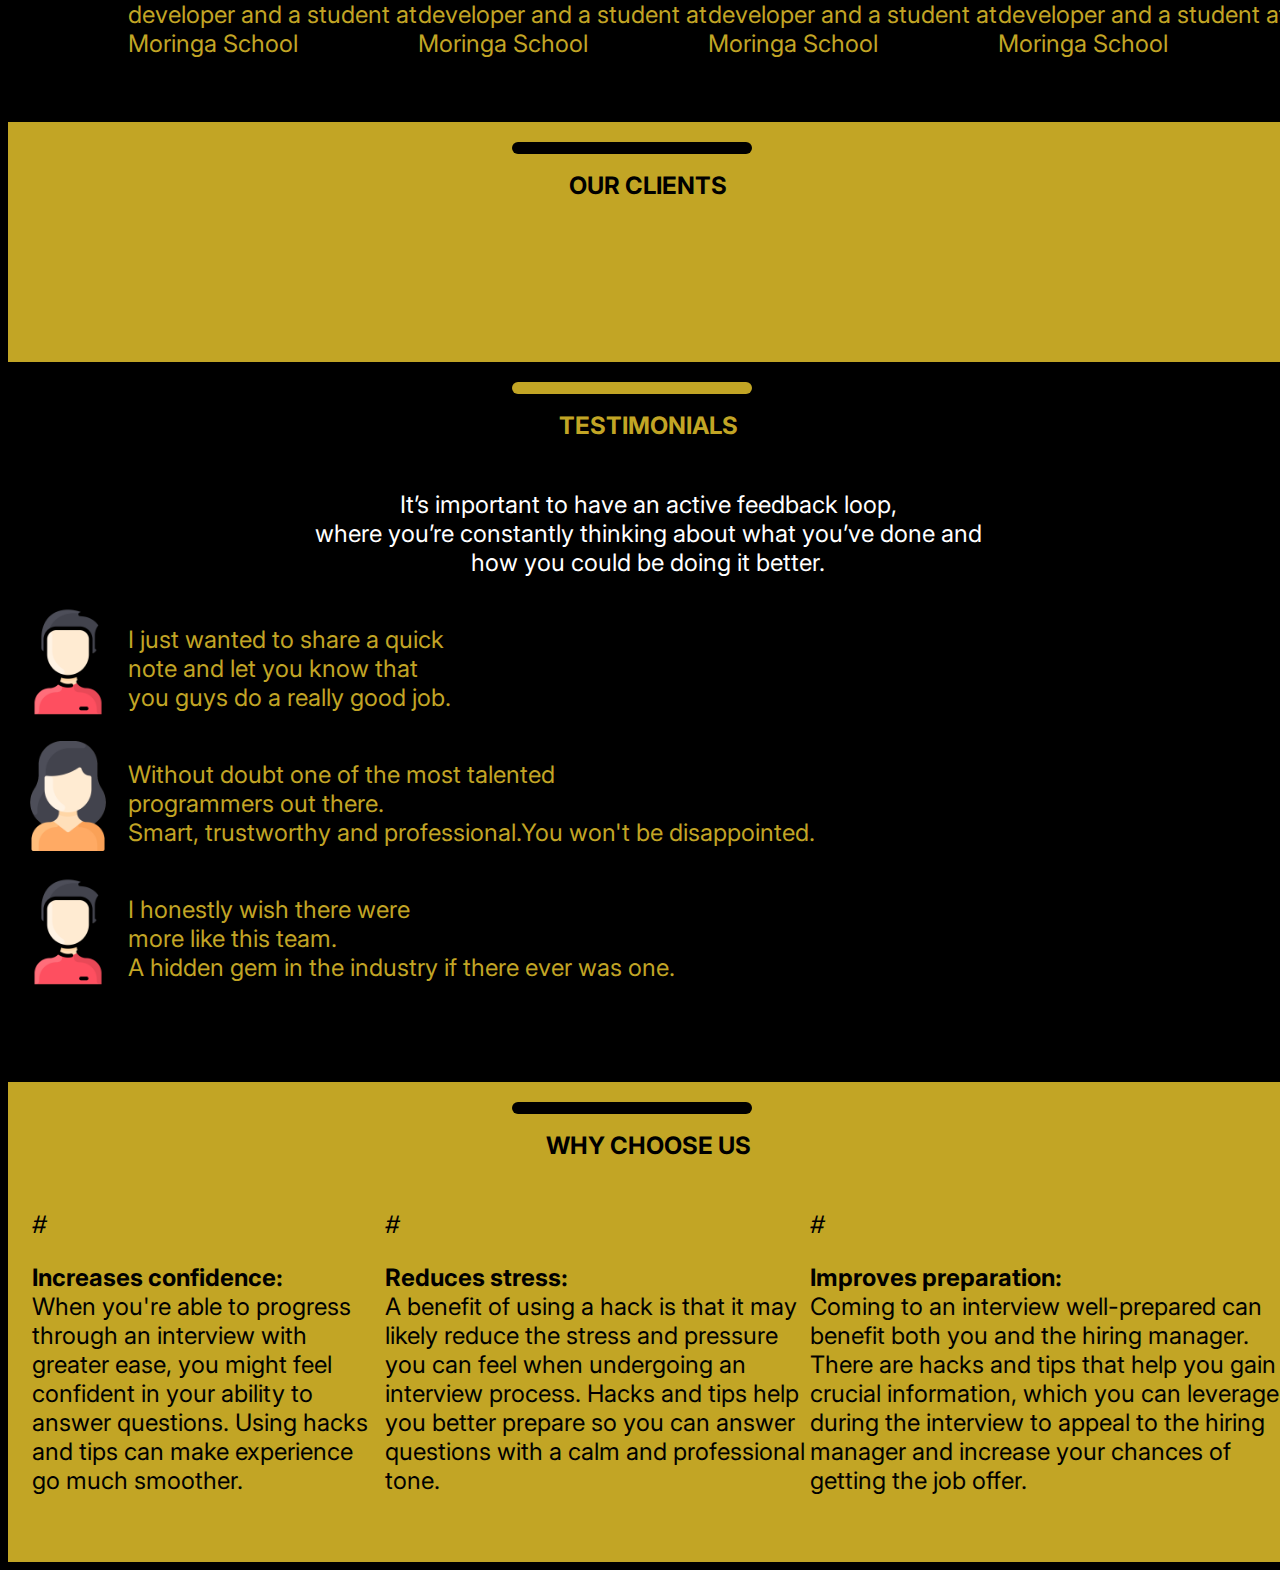
==== commit 81188bd6: "add first section" ====
--- a/aboutUs.html
+++ b/aboutUs.html
@@ -11,6 +11,34 @@
 <link rel="stylesheet" href="path/to/font-awesome/css/font-awesome.min.css">
 </head>
 <body>
+    <section>
+            <div id="navbar">
+                <ul>
+                    <li>Home</li>
+                    <li>About Us</li>
+                    <li>Product</li>
+                    <li>Plan</li>
+                    <li><button onclick="">Login</button></li>
+                </ul>
+                
+            </div>
+            <div  class="hero">
+                <!-- <img src="./assets/image/bg-image.png" alt="home page"> -->
+                <div>
+                    <!-- <hr style="margin:auto;"> -->
+                    <div class="header"> 
+                        <div class="headerBox">
+                        <h1  >Interview</h1>
+                        <h1  >Hack</h1>
+                    </div>
+                        <button>Register</button>
+    
+                    </div>
+                    
+                </div>
+                 
+            </div>
+    </section>
     <section class="abtUs">
         <div id="abtUs">
         <h1>ABOUT US</h1>
@@ -29,7 +57,7 @@
              <p id="par">A junior software developer and a student at Moringa School</p>
             </div>
             <div class="desc">
-                <img src="/assets/aboutUs_images/kevo.png" alt="Kelvin Owino">
+                <img src="/assets/aboutUs_images/kevo.png" alt="Kelvin Owino" id="img2">
                 <h5 id="name">Kelvin Owino</h5>
                 <p id="par">A junior software developer and a student at Moringa School</p>
             </div>
--- a/assets/css/aboutUs.css
+++ b/assets/css/aboutUs.css
@@ -7,6 +7,58 @@
 body{
     background-color: #000;
 }
+
+#navbar{
+    color: #c2a525;
+    
+}
+#navbar ul{
+    display: flex;
+    margin-left: 10%;
+}
+#navbar ul li{
+    list-style-type: none;
+    margin-left: 10%;
+}
+.hero{
+    background-image: url("/assets/aboutUs_images/bg-image.png");
+    width: 100%;
+    background-size: cover;
+    height: 90vh;
+    display: flex;
+    align-items: center;
+    justify-content: center;
+}
+
+.header {
+    display: flex;
+    align-items: center;
+    justify-content: center;
+    flex-direction: column;
+
+}
+
+.headerBox{
+    border-bottom: 0.232em solid black;
+    border-top: 0.233em solid black;
+    margin: 1em;
+}
+.headerBox h1{
+    color: white;
+    text-align: center;
+    letter-spacing: .212em;
+    text-transform: uppercase;
+    -webkit-text-stroke: .011em black;
+
+}
+.header button{
+    padding: 0.82em ;
+    width: 8em;
+    background-color: #c2a525;
+    border: none;
+    border-radius: 0.524em;
+    
+}
 .abtUs{
     color: #c2a525;
     text-align: center;
@@ -18,7 +70,7 @@
     height: .5em;
     position: absolute;
     left: 40%;
-    top: 20;
+    top: 25em;
     border-radius: 3em;
 }
 #abtUs > h1{
@@ -69,6 +121,10 @@
 }
 .desc > img{
     height: 10em;
+    border-radius: 2em;
+}
+#img2{
+    background-color: white;
 }
 #name{
     text-align: left;
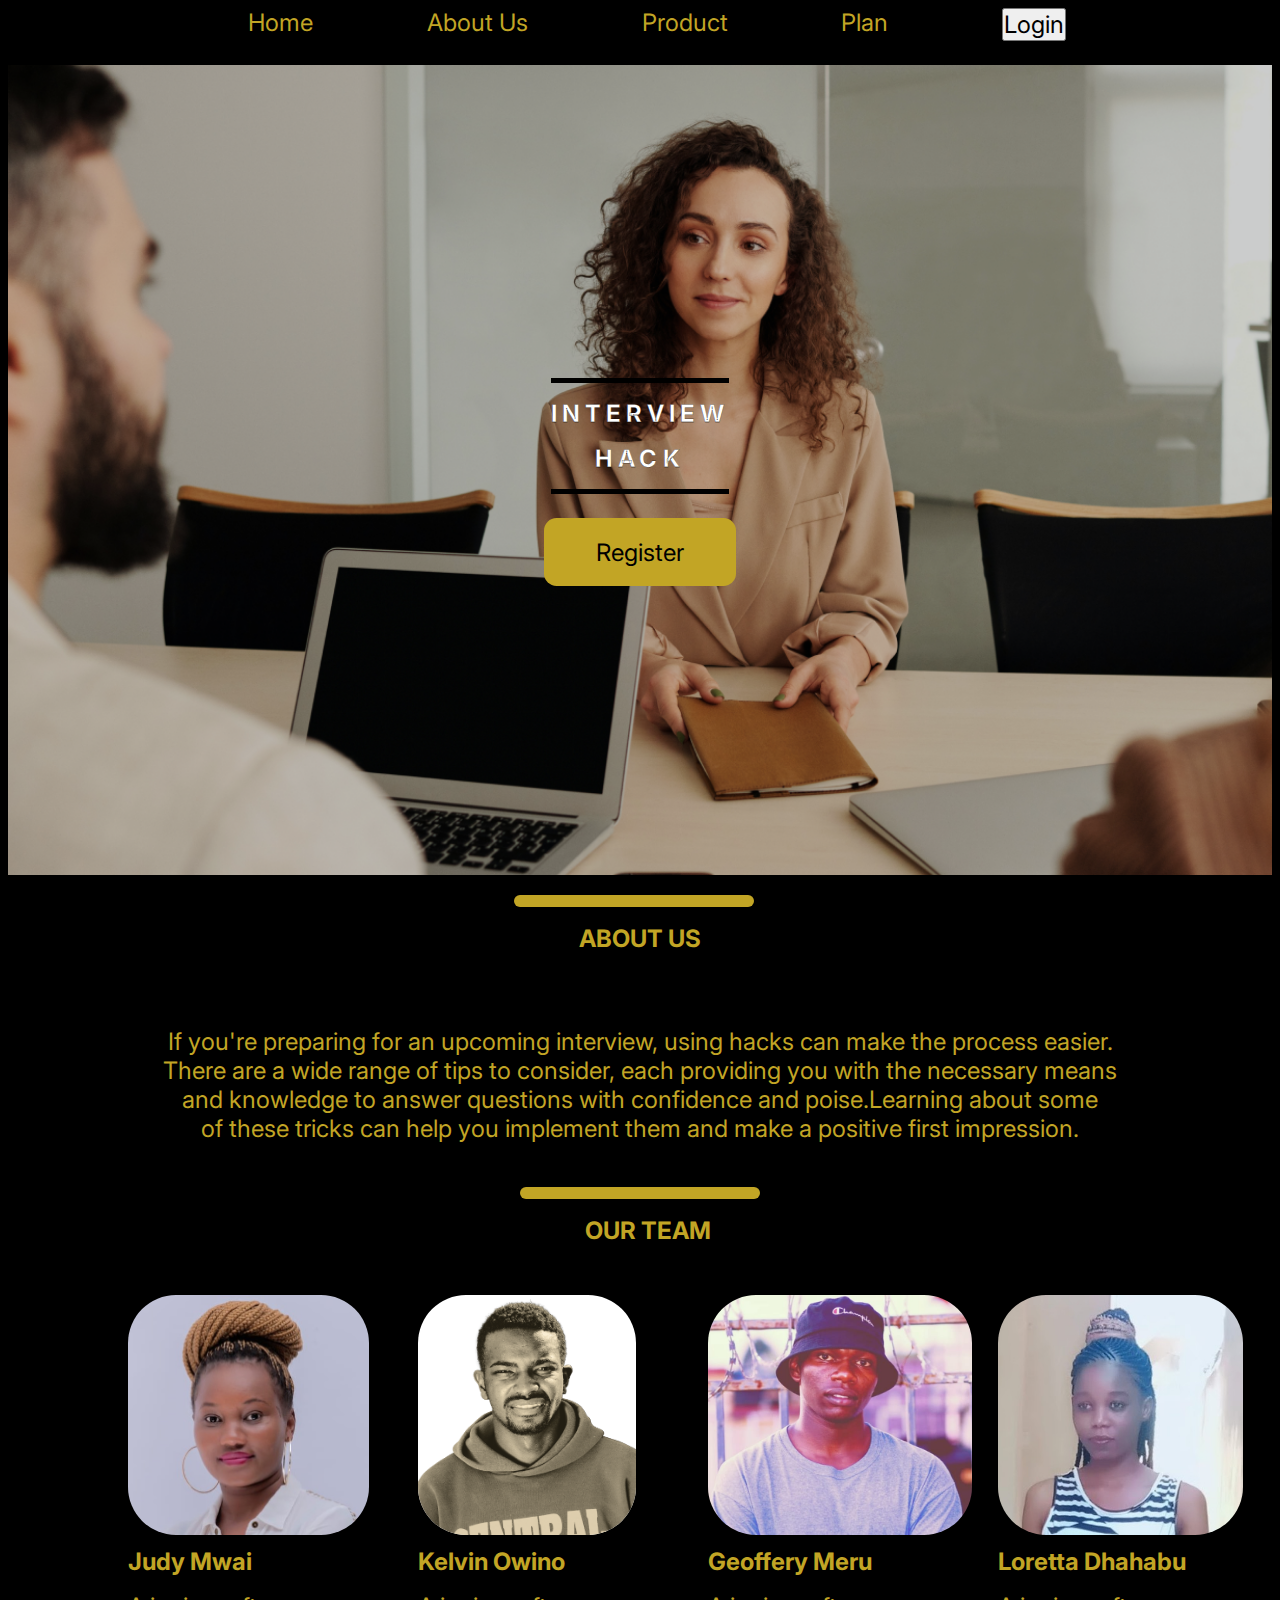
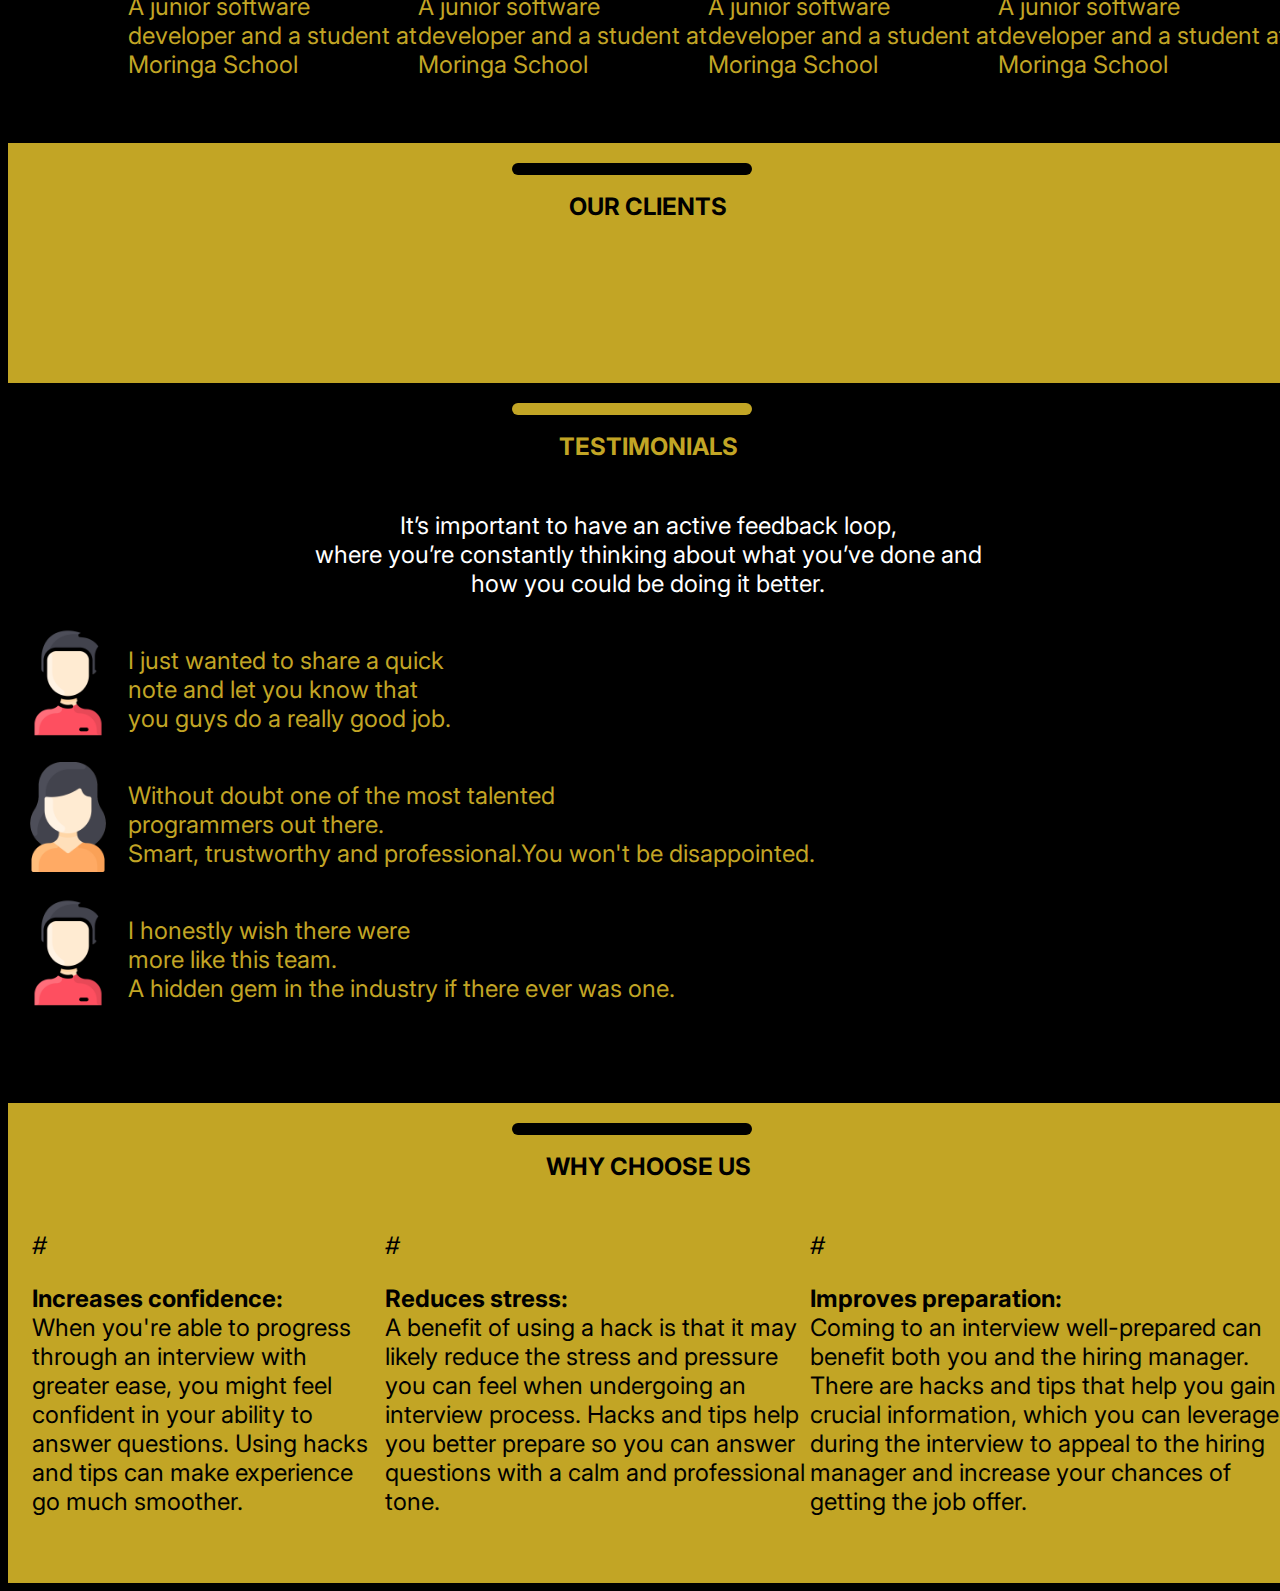
==== commit fb8da637: "add styling" ====
--- a/aboutUs.html
+++ b/aboutUs.html
@@ -1,124 +1,201 @@
 <html lang="en">
-<head>
-    <meta charset="UTF-8">
-    <meta http-equiv="X-UA-Compatible" content="IE=edge">
-    <meta name="viewport" content="width=device-width, initial-scale=1.0">
+  <head>
+    <meta charset="UTF-8" />
+    <meta http-equiv="X-UA-Compatible" content="IE=edge" />
+    <meta name="viewport" content="width=device-width, initial-scale=1.0" />
     <title>About Us</title>
-    <link rel="stylesheet" type="text/css" href="/assets/css/aboutUs.css">
-    <link rel="preconnect" href="https://fonts.googleapis.com">
-<link rel="preconnect" href="https://fonts.gstatic.com" crossorigin>
-<link href="https://fonts.googleapis.com/css2?family=Inter:wght@100&display=swap" rel="stylesheet">
-<link rel="stylesheet" href="path/to/font-awesome/css/font-awesome.min.css">
-</head>
-<body>
+    <link rel="stylesheet" type="text/css" href="/assets/css/aboutUs.css" />
+    <link rel="preconnect" href="https://fonts.googleapis.com" />
+    <link rel="preconnect" href="https://fonts.gstatic.com" crossorigin />
+    <link
+      href="https://fonts.googleapis.com/css2?family=Inter:wght@100&display=swap"
+      rel="stylesheet"
+    />
+    <link
+      rel="stylesheet"
+      href="path/to/font-awesome/css/font-awesome.min.css"
+    />
+  </head>
+  <body>
     <section>
-            <div id="navbar">
-                <ul>
-                    <li>Home</li>
-                    <li>About Us</li>
-                    <li>Product</li>
-                    <li>Plan</li>
-                    <li><button onclick="">Login</button></li>
-                </ul>
-                
+      <div id="navbar">
+        <ul>
+          <li>Home</li>
+          <li>About Us</li>
+          <li>Product</li>
+          <li>Plan</li>
+          <li><button onclick="">Login</button></li>
+        </ul>
+      </div>
+      <div class="hero">
+        <!-- <img src="./assets/image/bg-image.png" alt="home page"> -->
+        <div>
+          <!-- <hr style="margin:auto;"> -->
+          <div class="header">
+            <div class="headerBox">
+              <h1>Interview</h1>
+              <h1>Hack</h1>
             </div>
-            <div  class="hero">
-                <!-- <img src="./assets/image/bg-image.png" alt="home page"> -->
-                <div>
-                    <!-- <hr style="margin:auto;"> -->
-                    <div class="header"> 
-                        <div class="headerBox">
-                        <h1  >Interview</h1>
-                        <h1  >Hack</h1>
-                    </div>
-                        <button>Register</button>
-    
-                    </div>
-                    
-                </div>
-                 
-            </div>
+            <button>Register</button>
+          </div>
+        </div>
+      </div>
     </section>
     <section class="abtUs">
-        <div id="abtUs">
-        <h1>ABOUT US</h1>
-        <p>If you're preparing for an upcoming interview, using hacks can make the process easier. <br> There are a wide range of tips to consider, each providing you with the necessary means <br>and knowledge to answer questions with confidence and poise.Learning about some <br>of these tricks can help you implement them and make a positive first impression.</p>
-    </div>
+        <div id="ourTeam">
+            <br />
+            <h2 id="team">ABOUT US</h2>
+          </div>
+      <div id="abtUs">
+        <!-- <h1>ABOUT US</h1> -->
+        <p>
+          If you're preparing for an upcoming interview, using hacks can make
+          the process easier. <br />
+          There are a wide range of tips to consider, each providing you with
+          the necessary means <br />and knowledge to answer questions with
+          confidence and poise.Learning about some <br />of these tricks can
+          help you implement them and make a positive first impression.
+        </p>
+      </div>
     </section>
     <!--Our team section starts-->
     <section class="one">
-        <div id="ourTeam"><br>
-            <h2 id="team">OUR TEAM</h2>
-        </div>
-        <div id="teamImages">
-            <div class="desc">
-            <img src="./assets/aboutUs_images/judy.jpeg" alt="Judy Mwai">
-                <h5 id="name">Judy Mwai</h5>
-             <p id="par">A junior software developer and a student at Moringa School</p>
-            </div>
-            <div class="desc">
-                <img src="/assets/aboutUs_images/kevo.png" alt="Kelvin Owino" id="img2">
-                <h5 id="name">Kelvin Owino</h5>
-                <p id="par">A junior software developer and a student at Moringa School</p>
-            </div>
-            <div class="desc">
-                <img src="/assets/aboutUs_images/geoffery.jpeg" alt="Geoffery Meru">
-                <h5 id="name">Geoffery Meru</h5>
-                <p id="par">A junior software developer and a student at Moringa School</p>
-            </div>
-            <div class="desc">
-                <img src="./assets/aboutUs_images/dhahabu.jpg" alt="Loretta Dhahabu">
-                <h5 id="name">Loretta Dhahabu</h5>
-                <p id="par">A junior software developer and a student at Moringa School</p>
-            </div>
-        </div>
+      <div id="ourTeam">
+        <br />
+        <h2 id="team">OUR TEAM</h2>
+      </div>
+      <div id="teamImages">
+        <div class="desc">
+          <img src="./assets/aboutUs_images/judy.jpeg" alt="Judy Mwai" />
+          <h5 id="name">Judy Mwai</h5>
+          <p id="par">
+            A junior software developer and a student at Moringa School
+          </p>
+        </div>
+        <div class="desc">
+          <img
+            src="/assets/aboutUs_images/kevo.png"
+            alt="Kelvin Owino"
+            id="img2"
+          />
+          <h5 id="name">Kelvin Owino</h5>
+          <p id="par">
+            A junior software developer and a student at Moringa School
+          </p>
+        </div>
+        <div class="desc">
+          <img src="/assets/aboutUs_images/geoffery.jpeg" alt="Geoffery Meru" />
+          <h5 id="name">Geoffery Meru</h5>
+          <p id="par">
+            A junior software developer and a student at Moringa School
+          </p>
+        </div>
+        <div class="desc">
+          <img
+            src="./assets/aboutUs_images/dhahabu.jpg"
+            alt="Loretta Dhahabu"
+          />
+          <h5 id="name">Loretta Dhahabu</h5>
+          <p id="par">
+            A junior software developer and a student at Moringa School
+          </p>
+        </div>
+      </div>
     </section>
     <!--our clients section starts-->
     <section class="two">
-        <div id="ourClients"><br>
+      <div id="ourClients">
+        <br />
         <h2 id="client">OUR CLIENTS</h2>
-        </div>
+      </div>
     </section>
     <!--Testimonial section starts here-->
     <section class="three">
-        <div id="testimonies"><br>
+      <div id="testimonies">
+        <br />
         <h2 id="testimony">TESTIMONIALS</h2>
-        <p id="testPar">It’s important to have an active feedback loop,<br> where you’re constantly thinking about what you’ve done and <br> how you could be doing it better.</p>
-      <div class="img1">
-          <img src="/assets/aboutUs_images/man.png" alt="testimony1" id="testify">
-          <p id="test">I just wanted to share a quick <br> note and let you know that <br> you guys do a really good job.</p>
-      </div>  
-      <div class="img2">
-        <img src="/assets/aboutUs_images/woman.png" alt="testimony2" id="testify">
-        <p id="test">Without doubt one of the most talented <br> programmers out there. <br> Smart, trustworthy and professional.You won't be disappointed. </p>
-    </div>  
-    <div class="img3">
-        <img src="/assets/aboutUs_images/man.png" alt="testimony3" id="testify">
-        <p id="test">I honestly wish there were <br> more like this team. <br> A hidden gem in the industry if there ever was one.</p>
-    </div>  
-        </div>
+        <p id="testPar">
+          It’s important to have an active feedback loop,<br />
+          where you’re constantly thinking about what you’ve done and <br />
+          how you could be doing it better.
+        </p>
+        <div class="img1">
+          <img
+            src="/assets/aboutUs_images/man.png"
+            alt="testimony1"
+            id="testify"
+          />
+          <p id="test">
+            I just wanted to share a quick <br />
+            note and let you know that <br />
+            you guys do a really good job.
+          </p>
+        </div>
+        <div class="img2">
+          <img
+            src="/assets/aboutUs_images/woman.png"
+            alt="testimony2"
+            id="testify"
+          />
+          <p id="test">
+            Without doubt one of the most talented <br />
+            programmers out there. <br />
+            Smart, trustworthy and professional.You won't be disappointed.
+          </p>
+        </div>
+        <div class="img3">
+          <img
+            src="/assets/aboutUs_images/man.png"
+            alt="testimony3"
+            id="testify"
+          />
+          <p id="test">
+            I honestly wish there were <br />
+            more like this team. <br />
+            A hidden gem in the industry if there ever was one.
+          </p>
+        </div>
+      </div>
     </section>
     <!--why choose us section starts-->
     <section class="four">
-        <div id="us"><br>
+      <div id="us">
+        <br />
         <h2 id="why">WHY CHOOSE US</h2>
         <div class="allIcons">
-        <div class="icons">
+          <div class="icons">
             <i>#</i>
-            <p> <strong>Increases confidence:</strong> <br> When you're able to progress through an interview with greater ease, you might feel confident in your ability to answer questions. Using hacks and tips can make experience go much smoother.</p>
-        </div>
-        <div class="icons">
+            <p>
+              <strong>Increases confidence:</strong> <br />
+              When you're able to progress through an interview with greater
+              ease, you might feel confident in your ability to answer
+              questions. Using hacks and tips can make experience go much
+              smoother.
+            </p>
+          </div>
+          <div class="icons">
             <i>#</i>
-            <p> <strong>Reduces stress:</strong> <br> A benefit of using a hack is that it may likely reduce the stress and pressure you can feel when undergoing an interview process. Hacks and tips help you better prepare so you can answer questions with a calm and professional tone.</p>
-        </div>
-        <div class="icons">
+            <p>
+              <strong>Reduces stress:</strong> <br />
+              A benefit of using a hack is that it may likely reduce the stress
+              and pressure you can feel when undergoing an interview process.
+              Hacks and tips help you better prepare so you can answer questions
+              with a calm and professional tone.
+            </p>
+          </div>
+          <div class="icons">
             <i>#</i>
-            <p><strong>Improves preparation:</strong> <br> Coming to an interview well-prepared can benefit both you and the hiring manager. There are hacks and tips that help you gain crucial information, which you can leverage during the interview to appeal to the hiring manager and increase your chances of getting the job offer.
+            <p>
+              <strong>Improves preparation:</strong> <br />
+              Coming to an interview well-prepared can benefit both you and the
+              hiring manager. There are hacks and tips that help you gain
+              crucial information, which you can leverage during the interview
+              to appeal to the hiring manager and increase your chances of
+              getting the job offer.
             </p>
-        </div>
-    </div>
-        </div>
-    </section>
-    
-</body>
-</html>+          </div>
+        </div>
+      </div>
+    </section>
+  </body>
+</html>
--- a/assets/css/aboutUs.css
+++ b/assets/css/aboutUs.css
@@ -63,7 +63,7 @@
     color: #c2a525;
     text-align: center;
 }
-#abtUs::before{
+/* #abtUs::before{
     content: "";
     background-color: #c2a525;
     width: 10em;
@@ -72,7 +72,7 @@
     left: 40%;
     top: 25em;
     border-radius: 3em;
-}
+} */
 #abtUs > h1{
     margin-top: 40;
     font-size: 2em;
@@ -249,3 +249,9 @@
     justify-content: space-between;
     margin: 2em 1em;
 }
+
+@media only screen and (max-width:1024px){
+    *{
+        font-size: 16px;
+    }
+}